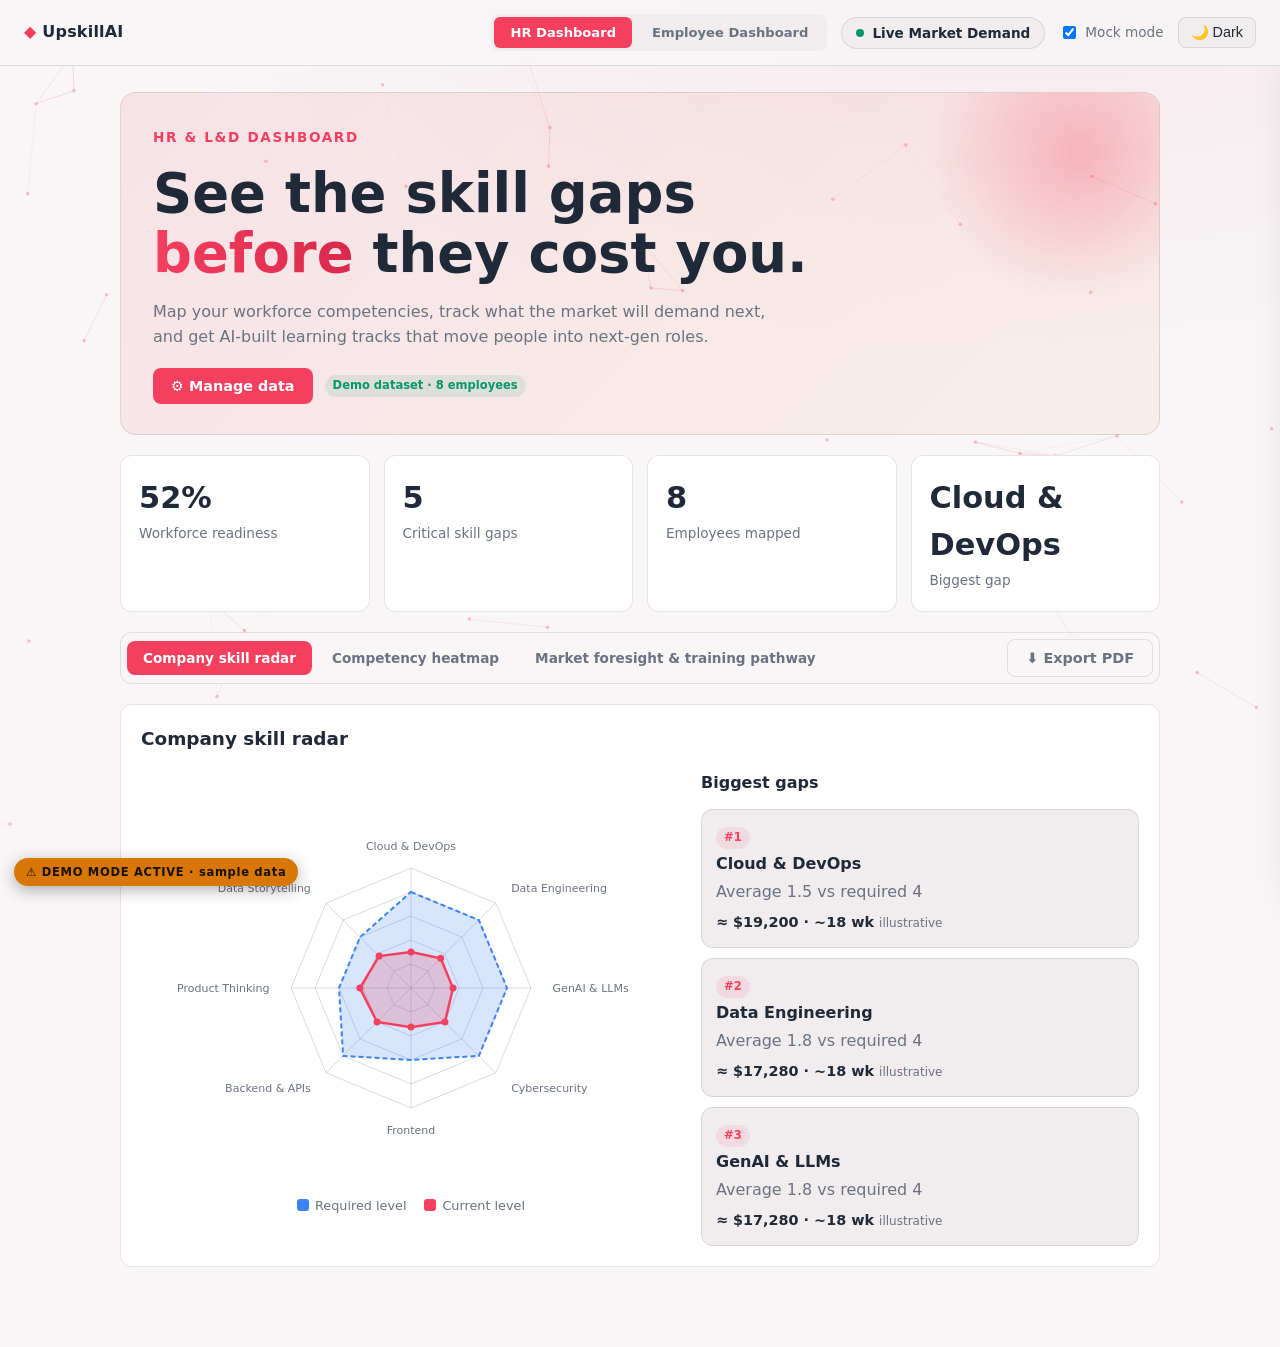
==== upskill/dashboard.html @ 53f98778 "v8" ====
<!DOCTYPE html>
<html lang="en">
<head>
  <meta charset="UTF-8">
  <meta name="viewport" content="width=device-width, initial-scale=1">
  <title>Dashboard · UpskillAI</title>
  <link rel="stylesheet" href="css/styles.css">
</head>
<body>
  <script>try{if(localStorage.getItem("upskill_theme")==="dark")document.body.classList.add("dark");if(sessionStorage.getItem("upskill_mock")!=="0")document.body.classList.add("mock")}catch(e){document.body.classList.add("mock")}</script>
  <canvas id="fx" aria-hidden="true"></canvas>

  <!-- Print-only title block (filled by main.js right before printing) -->
  <div class="print-head" id="printHead"></div>

  <div id="demoBadge" role="status">⚠ DEMO MODE ACTIVE · sample data</div>
  <header class="nav">
    <a class="brand" id="brandHome" href="index.html" title="Back to the start page"><span class="logo">◆</span> UpskillAI</a>
    <div class="nav-right">
      <div class="tabs" role="tablist">
        <button class="tab active" data-tab="hr" role="tab" aria-selected="true">HR Dashboard</button>
        <button class="tab" data-tab="emp" role="tab" aria-selected="false">Employee Dashboard</button>
      </div>
      <button class="demand-btn" id="trendsBtn" aria-expanded="false" aria-controls="sidebar"><span class="pulse-dot"></span> Live Market Demand</button>
      <label class="nav-toggle"><input type="checkbox" id="mockToggle" checked> Mock mode</label>
      <button class="theme-btn" id="themeToggle" title="Toggle dark mode">🌙 Dark</button>
    </div>
  </header>

  <!-- ========= SLIDE-IN DRAWER: Live Market Demand ========= -->
  <aside class="sidebar" id="sidebar" aria-label="Live Market Demand">
    <div class="sidebar-toggle-row">
      <h3><span class="pulse-dot"></span> Live Market Demand</h3>
      <button class="btn btn-ghost btn-sm" id="trendsClose" aria-label="Close">✕</button>
    </div>
    <p class="muted drawer-sub">Pick a category to see which skills employers are hiring for right now.</p>
    <p class="gap-note" id="gapNote"></p>
    <div id="trendCats" class="chips" role="group" aria-label="Skill category"></div>
    <div id="marketTrends" class="trends-list">
      <div class="trend-skeleton"><div class="skel-line"></div><div class="skel-line short"></div></div>
      <div class="trend-skeleton"><div class="skel-line"></div><div class="skel-line short"></div></div>
      <div class="trend-skeleton"><div class="skel-line"></div><div class="skel-line short"></div></div>
    </div>
    <button class="btn btn-sm refresh-btn" id="refreshTrends">↻ Refresh</button>
  </aside>
  <div class="scrim" id="scrim"></div>

  <!-- ========= HR DASHBOARD ========= -->
  <main id="hrDash" class="dash active">
    <section class="hero">
      <p class="eyebrow">HR &amp; L&amp;D Dashboard</p>
      <h1>See the skill gaps <em>before</em> they cost you.</h1>
      <p class="muted">Map your workforce competencies, track what the market will demand next, and get AI-built learning tracks that move people into next-gen roles.</p>
      <div class="hero-actions">
        <button class="btn" id="manageBtn">⚙ Manage data</button>
        <span class="tag" id="dataTag"></span>
      </div>
    </section>

    <section class="stats" id="stats" aria-label="Key metrics"></section>

    <!-- Sub-navigation: one section at a time keeps this page short as it grows. The URL hash remembers the section. -->
    <nav class="subnav" aria-label="HR dashboard sections">
      <div class="subtabs" role="tablist">
        <button class="subtab active" type="button" role="tab" aria-selected="true" aria-controls="pane-radar" data-sub="radar">Company skill radar</button>
        <button class="subtab" type="button" role="tab" aria-selected="false" aria-controls="pane-heatmap" data-sub="heatmap">Competency heatmap</button>
        <button class="subtab" type="button" role="tab" aria-selected="false" aria-controls="pane-foresight" data-sub="foresight">Market foresight &amp; training pathway</button>
      </div>
      <button class="btn btn-ghost btn-sm" id="exportBtn" title="Prints all three sections, with the full heatmap, to PDF">⬇ Export PDF</button>
    </nav>

    <section class="card hr-pane active" id="pane-radar" data-pane="radar">
      <div class="card-head"><h2>Company skill radar</h2></div>
      <div class="radar-split"><div id="companyRadar" class="radar-wrap"></div><div id="radarCallout"></div></div>
    </section>

    <section class="card hr-pane" id="pane-heatmap" data-pane="heatmap">
      <div class="card-head">
        <h2>Competency heatmap</h2>
        <div class="row head-actions">
          <span class="muted" id="heatCount">Click an employee for their AI pathway</span>
          <button class="btn btn-ghost btn-sm" id="heatMaxBtn" type="button" title="Show every employee at once">⤢ Maximize</button>
        </div>
      </div>
      <div class="scroll heat-scroll"><table id="heatmap"></table></div>
      <div class="gaps-head">
        <h3>Skill gaps <span class="muted">· click a bar to see why</span></h3>
        <span class="tag warn">ILLUSTRATIVE cost &amp; time</span>
      </div>
      <div id="gapBars" class="bars"></div>
      <p class="muted fine" id="estNote"></p>
    </section>

    <section class="card hr-pane" id="pane-foresight" data-pane="foresight">
      <div class="card-head">
        <h2>Market foresight &amp; training pathway</h2>
        <button class="btn" id="analyzeBtn">Analyze with AI</button>
      </div>
      <div id="insights" class="empty">Run the analysis to forecast emerging tech demand and a company-wide training pathway.</div>
    </section>
  </main>

  <!-- ========= EMPLOYEE DASHBOARD ========= -->
  <main id="empDash" class="dash">
    <section class="hero">
      <p class="eyebrow">Employee Dashboard</p>
      <h1>Your <em>upskill</em> journey starts here.</h1>
      <p class="muted">Log in, see your current skill profile, and let AI chart your personalized 4-week roadmap to the role you want.</p>
    </section>

    <!-- Employee login card -->
    <section class="card" id="empLoginCard">
      <div class="card-head"><h2>Select your profile</h2></div>
      <div class="emp-login-form">
        <label for="empLoginSelect">I am:</label>
        <select id="empLoginSelect" class="login-select"></select>
        <button class="btn" id="empLoginBtn">Log In</button>
      </div>
    </section>

    <!-- After login: employee view -->
    <section class="card" id="empProfile" style="display:none">
      <div class="card-head">
        <h2>My Skill Profile</h2>
        <div class="row">
          <button class="btn btn-ghost" id="empExportBtn" title="Save your profile and roadmap as a PDF">⬇ Export PDF</button>
          <button class="btn btn-ghost" id="empLogoutBtn">Switch User</button>
        </div>
      </div>
      <div class="emp-profile-content">
        <div class="emp-info">
          <div class="avatar" id="empAvatar">A</div>
          <div>
            <h3 id="empName">—</h3>
            <span class="muted" id="empRole">—</span>
          </div>
        </div>
        <div id="empSkillBars" class="emp-skill-bars"></div>
        <div id="empRadar" class="radar-wrap"></div>
      </div>
    </section>

    <section class="card" id="empRoadmapCard" style="display:none">
      <div class="card-head">
        <h2>Generate My Upskill Path</h2>
        <div class="row">
          <select id="empRoadmapRole" aria-label="Target role"></select>
          <button class="btn" id="empRoadmapBtn">🚀 Generate My Upskill Path</button>
        </div>
      </div>
      <div id="empRoadmap" class="empty">Select a target role and click the button above to get your personalized 4-week AI roadmap.</div>
    </section>
  </main>

  <!-- ========= MAXIMIZED HEATMAP: every employee at once ========= -->
  <div class="modal" id="heatModal" role="dialog" aria-modal="true" aria-labelledby="heatTitle">
    <div class="modal-box wide-box">
      <div class="card-head">
        <div><h2 id="heatTitle">Competency heatmap</h2><span class="muted" id="heatMaxCount"></span></div>
        <button class="btn btn-ghost btn-sm" id="heatClose" aria-label="Close">✕</button>
      </div>
      <div class="scroll"><table id="heatmapMax"></table></div>
    </div>
  </div>

  <!-- ========= WHY THIS GAP? drill-down ========= -->
  <div class="modal" id="gapModal" role="dialog" aria-modal="true" aria-labelledby="gapTitle">
    <div class="modal-box gap-box">
      <div class="card-head">
        <div><p class="eyebrow">Why this gap?</p><h2 id="gapTitle">—</h2></div>
        <button class="btn btn-ghost btn-sm" id="gapClose" aria-label="Close">✕</button>
      </div>
      <div id="gapBody"></div>
    </div>
  </div>

  <!-- ========= SCREEN 3: EMPLOYEE PATHWAY MODAL (keep last: it opens on top of the other modals) ========= -->
  <div class="modal" id="empModal" role="dialog" aria-modal="true" aria-labelledby="modalName">
    <div class="modal-box">
      <div class="card-head">
        <div><h2 id="modalName">—</h2><span class="muted" id="modalRole">—</span></div>
        <button class="btn btn-ghost btn-sm" id="modalClose" aria-label="Close">✕</button>
      </div>
      <div id="modalRadar" class="radar-wrap"></div>
      <div id="modalMentors" class="mentor-box"></div>
      <div class="row" style="margin:12px 0">
        <select id="modalTargetRole" aria-label="Target role"></select>
        <button class="btn" id="modalGenBtn">🚀 Generate 4-week roadmap</button>
      </div>
      <div id="modalRoadmap" class="empty">Pick a target role to generate this employee's roadmap.</div>
    </div>
  </div>

  <div id="toasts" aria-live="polite"></div>

  <script src="config.js"></script>
  <script type="module" src="js/main.js"></script>
</body>
</html>
---- upskill/css/styles.css ----
/* UpskillAI — Light mode (default) + Dark mode toggle. All colors as CSS vars. */

/* ========= LIGHT MODE (DEFAULT) ========= */
:root{
  --bg:#F8F6F7; --surface:#FFFFFF; --elevated:#F1EDEF;
  --brand:#F43F5E; --brand-hover:#E11D48; --accent2:#BE123C;
  --success:#059669; --warning:#D97706; --danger:#DC2626;
  --text:#1F2937; --muted:#6B7280;
  --border:1px solid rgba(0,0,0,.1);
  --glass-bg:rgba(255,255,255,.85);
  --nav-bg:rgba(248,246,247,.85);
  --sidebar-bg:rgba(255,255,255,.95);
  --heat-color:244,63,94;
  --tag-brand-bg:rgba(244,63,94,.1);
  --tag-ok-bg:rgba(5,150,105,.1);
  --tag-warn-bg:rgba(217,119,6,.1);
  --trend-hot-bg:rgba(244,63,94,.1);
  --trend-rising-bg:rgba(217,119,6,.1);
  --trend-emerging-bg:rgba(5,150,105,.1);
  --spin-border:rgba(0,0,0,.2);
  --spin-top:#1F2937;
  --skel-from:rgba(0,0,0,.04);
  --skel-mid:rgba(0,0,0,.08);
  --r-card:12px; --r-btn:8px; --t:all .2s ease;
  --info:#3B82F6;
  --glow:rgba(244,63,94,.09); --spot:rgba(244,63,94,.10); --dot:rgba(0,0,0,.13);
  --aurora-1:rgba(244,63,94,.30); --aurora-2:rgba(251,146,60,.26); --aurora-3:rgba(99,102,241,.20);
  --hero-a:rgba(244,63,94,.10); --hero-b:rgba(251,146,60,.07);
  color-scheme:light;
  --font:'Inter',system-ui,sans-serif;
  --sidebar-w:540px; /* Live Market Demand drawer (was 260px) */
}

/* ========= DARK MODE ========= */
body.dark{
  color-scheme:dark;
  --glow:rgba(244,63,94,.16); --spot:rgba(244,63,94,.18); --dot:rgba(255,255,255,.10);
  --aurora-1:rgba(244,63,94,.38); --aurora-2:rgba(251,146,60,.20); --aurora-3:rgba(99,102,241,.30);
  --hero-a:rgba(244,63,94,.16); --hero-b:rgba(99,102,241,.10);
  --bg:#130A10; --surface:#1E1119; --elevated:#2E1A26;
  --brand:#F43F5E; --brand-hover:#E11D48; --accent2:#FDA4AF;
  --success:#10B981; --warning:#F59E0B; --danger:#EF4444;
  --text:#F9FAFB; --muted:#9CA3AF;
  --border:1px solid rgba(255,255,255,.08);
  --glass-bg:rgba(19,10,16,.7);
  --nav-bg:rgba(19,10,16,.7);
  --sidebar-bg:rgba(30,17,25,.92);
  --heat-color:244,63,94;
  --tag-brand-bg:rgba(244,63,94,.18);
  --tag-ok-bg:rgba(16,185,129,.18);
  --tag-warn-bg:rgba(245,158,11,.18);
  --trend-hot-bg:rgba(244,63,94,.2);
  --trend-rising-bg:rgba(245,158,11,.2);
  --trend-emerging-bg:rgba(16,185,129,.2);
  --spin-border:rgba(255,255,255,.4);
  --spin-top:#fff;
  --skel-from:rgba(255,255,255,.05);
  --skel-mid:rgba(255,255,255,.1);
}

*{box-sizing:border-box}
body{margin:0;background-color:var(--bg);color:var(--text);font-family:var(--font);line-height:1.55;transition:background .3s ease,color .3s ease}
body{background:radial-gradient(900px 500px at 80% -10%,var(--glow),transparent),var(--bg)}

/* Layout */
main.dash{max-width:1080px;margin:0 auto;padding:0 20px 80px;position:relative;z-index:1;display:none;flex-direction:column;gap:20px}
main.dash.active{display:flex}

/* ========= NAVBAR ========= */
.nav{position:sticky;top:0;z-index:5;display:flex;justify-content:space-between;align-items:center;padding:14px 24px;background:var(--nav-bg);backdrop-filter:blur(12px);border-bottom:var(--border)}
.brand{font-weight:700;letter-spacing:.2px}.logo{color:var(--brand)}
.nav-right{display:flex;align-items:center;gap:14px}
.nav-toggle{font-size:.85rem;color:var(--muted);display:flex;gap:6px;align-items:center;cursor:pointer}

/* ========= THEME TOGGLE BUTTON ========= */
.theme-btn{background:var(--elevated);border:var(--border);border-radius:var(--r-btn);padding:7px 12px;font-size:.9rem;cursor:pointer;transition:var(--t);color:var(--text);display:flex;align-items:center;gap:5px;line-height:1}
.theme-btn:hover{background:var(--brand);color:#fff}

/* ========= TABS ========= */
.tabs{display:flex;gap:4px;background:var(--elevated);border-radius:var(--r-btn);padding:3px}
.tab{background:none;border:0;color:var(--muted);font:600 .82rem var(--font);padding:8px 16px;border-radius:6px;cursor:pointer;transition:var(--t);white-space:nowrap}
.tab.active{background:var(--brand);color:#fff}
.tab:hover:not(.active){color:var(--text);background:rgba(128,128,128,.1)}

/* ========= SIDEBAR ========= */
.sidebar{position:fixed;top:62px;right:0;width:var(--sidebar-w);max-width:100vw;height:calc(100vh - 62px);display:flex;flex-direction:column;padding:26px 24px;background:var(--sidebar-bg);backdrop-filter:blur(14px);border-left:var(--border);overflow-y:auto;z-index:8;transform:translateX(105%);transition:transform .35s cubic-bezier(.2,.8,.2,1);box-shadow:-12px 0 40px rgba(0,0,0,.15)}
.sidebar.open{transform:none}
.scrim{position:fixed;inset:62px 0 0 0;background:rgba(0,0,0,.35);opacity:0;pointer-events:none;transition:opacity .3s;z-index:7}
.scrim.show{opacity:1;pointer-events:auto}
.demand-btn{display:flex;align-items:center;gap:8px;background:var(--elevated);color:var(--text);border:var(--border);border-radius:99px;padding:7px 14px;font:600 .85rem var(--font);cursor:pointer;transition:var(--t)}
.demand-btn:hover,.demand-btn[aria-expanded=true]{background:var(--brand);color:#fff;transform:translateY(-1px)}
.sidebar.collapsed .sidebar-content{display:none}
.sidebar h3{font-size:1.1rem;margin:0 0 6px;display:flex;align-items:center;gap:8px}
.sidebar-toggle-row{display:flex;align-items:center;justify-content:space-between;margin-bottom:12px}
.sidebar-toggle-row h3{margin:0}

/* Toggle switch */
.toggle-switch{position:relative;width:40px;height:22px;flex-shrink:0}
.toggle-switch input{opacity:0;width:0;height:0}
.toggle-slider{position:absolute;cursor:pointer;top:0;left:0;right:0;bottom:0;background:var(--elevated);border:var(--border);border-radius:22px;transition:var(--t)}
.toggle-slider::before{content:'';position:absolute;height:16px;width:16px;left:3px;bottom:2px;background:var(--muted);border-radius:50%;transition:var(--t)}
.toggle-switch input:checked+.toggle-slider{background:var(--brand)}
.toggle-switch input:checked+.toggle-slider::before{transform:translateX(18px);background:#fff}

.sidebar-content{}
.sidebar-off-msg{color:var(--muted);font-size:.82rem;text-align:center;padding:16px 0;font-style:italic}

.pulse-dot{width:8px;height:8px;border-radius:50%;background:var(--success);animation:pulse-glow 2s ease-in-out infinite}
@keyframes pulse-glow{0%,100%{box-shadow:0 0 4px var(--success)}50%{box-shadow:0 0 12px var(--success),0 0 20px rgba(16,185,129,.4)}}

.trends-list{display:flex;flex-direction:column;gap:14px}
.trend-card{background:var(--elevated);border:var(--border);border-radius:var(--r-card);padding:20px;animation:rise .5s ease both}
.trend-card h4{margin:0;font-size:1.05rem;color:var(--text)}
.trend-top{display:flex;justify-content:space-between;align-items:flex-start;gap:12px;margin-bottom:6px}
.trend-card p{margin:8px 0 0;font-size:.9rem;color:var(--muted);line-height:1.5}
.trend-card .trend-demand{display:inline-block;flex-shrink:0;font-size:.72rem;font-weight:600;padding:3px 10px;border-radius:99px}
.trend-card .trend-demand.hot{background:var(--trend-hot-bg);color:var(--brand)}
.trend-card .trend-demand.rising{background:var(--trend-rising-bg);color:var(--warning)}
.trend-card .trend-demand.emerging{background:var(--trend-emerging-bg);color:var(--success)}

/* skeleton loading */
.trend-skeleton{background:var(--elevated);border-radius:var(--r-card);padding:22px}
.skel-line{height:14px;border-radius:4px;background:linear-gradient(90deg,var(--skel-from) 25%,var(--skel-mid) 50%,var(--skel-from) 75%);background-size:200% 100%;animation:shimmer 1.5s infinite;margin-bottom:8px}
.skel-line.short{width:60%}
@keyframes shimmer{0%{background-position:200% 0}100%{background-position:-200% 0}}

.btn-sm{font-size:.78rem;padding:6px 12px}

/* ========= HERO ========= */
.hero{position:relative;overflow:hidden;margin-top:26px;padding:34px 32px 30px;border:var(--border);border-radius:16px;background:linear-gradient(135deg,var(--hero-a),var(--hero-b))}
.hero::before{content:'';position:absolute;right:-70px;top:-90px;width:300px;height:300px;border-radius:50%;background:radial-gradient(circle,var(--aurora-1),transparent 70%);animation:drift 14s ease-in-out infinite alternate;pointer-events:none}
.hero>*{position:relative}
.hero .muted{max-width:640px;margin:0}
.hero-actions{display:flex;flex-wrap:wrap;align-items:center;gap:12px;margin-top:18px}
.eyebrow{color:var(--brand);font-weight:600;font-size:.85rem;text-transform:uppercase;letter-spacing:.12em;margin:0}
body.dark .eyebrow{color:var(--accent2)}
h1{font-size:clamp(2rem,5vw,3.4rem);line-height:1.1;margin:.3em 0;text-wrap:balance}
h1 em{font-style:normal;background:linear-gradient(90deg,var(--brand),var(--accent2));-webkit-background-clip:text;background-clip:text;color:transparent}
h2{font-size:1.15rem;margin:0}h3{margin:.2em 0;font-size:1rem}
.muted{color:var(--muted)}

/* ========= STATS ========= */
.stats{display:flex;flex-wrap:wrap;gap:14px}
.stat{flex:1 1 200px;background:var(--surface);border:var(--border);border-radius:var(--r-card);padding:18px}
.stat b{display:block;font-size:1.9rem}.stat span{color:var(--muted);font-size:.85rem}

/* ========= CARDS ========= */
.card{background:var(--surface);border:var(--border);border-radius:var(--r-card);padding:20px;backdrop-filter:blur(12px)}
.card-head{display:flex;flex-wrap:wrap;gap:12px;justify-content:space-between;align-items:center;margin-bottom:14px}
.row{display:flex;flex-wrap:wrap;gap:8px}
.btn{background:var(--brand);color:#fff;border:0;border-radius:var(--r-btn);padding:10px 18px;font:600 .9rem var(--font);cursor:pointer;transition:var(--t)}
.btn:hover{background:var(--brand-hover)}.btn:disabled{opacity:.6;cursor:wait}
.btn-ghost{background:transparent;border:var(--border);color:var(--muted)}.btn-ghost:hover{background:rgba(128,128,128,.1);color:var(--text)}
select{background:var(--elevated);color:var(--text);border:var(--border);border-radius:var(--r-btn);padding:9px 12px;font:inherit}
:focus-visible{outline:2px solid var(--brand);outline-offset:2px}
.sr{position:absolute;left:-9999px}
.scroll{overflow-x:auto}

/* ========= HEATMAP ========= */
table{border-collapse:separate;border-spacing:3px;width:100%;font-size:.85rem}
th{color:var(--muted);font-weight:500;text-align:center;padding:4px;white-space:nowrap}
th:first-child,td:first-child{text-align:left;white-space:nowrap}
td.cell{text-align:center;border-radius:6px;padding:8px 4px;font-weight:600;min-width:52px}

/* ========= GAP BARS (each bar is a button: click = "Why this gap?") ========= */
.bars{display:flex;flex-direction:column;gap:6px;margin-top:8px}
.bar{display:flex;flex-wrap:wrap;gap:6px 10px;align-items:center;width:100%;font:inherit;font-size:.85rem;color:var(--text);text-align:left;background:transparent;border:1px solid transparent;border-radius:var(--r-btn);padding:7px 8px;cursor:pointer;transition:var(--t)}
.bar:hover{background:var(--elevated);border-color:rgba(128,128,128,.25)}
.bar-name{flex:0 0 150px}.bar-val{flex:0 0 64px}.bar-est{flex:0 0 150px;text-align:right;font-weight:600;font-size:.8rem}
.bar .track{flex:1 1 120px;display:block}.bar .fill,.gap-emps .fill{display:block}
.track{height:8px;background:var(--elevated);border-radius:99px;overflow:hidden}
.fill{height:100%;border-radius:99px;transition:width .8s ease}

/* ========= GRID TILES ========= */
.grid{display:flex;flex-wrap:wrap;gap:12px;margin-top:12px}
.grid>*{flex:1 1 260px}
.tile{background:var(--elevated);border:var(--border);border-radius:var(--r-card);padding:14px;animation:rise .5s ease both}
.tag{display:inline-block;font-size:.72rem;font-weight:600;padding:2px 8px;border-radius:99px;background:var(--tag-brand-bg);color:var(--brand)}
body.dark .tag{color:var(--accent2)}
.tag.ok{background:var(--tag-ok-bg);color:var(--success)}.tag.warn{background:var(--tag-warn-bg);color:var(--warning)}
ol.steps{padding-left:18px;margin:8px 0 0}.steps li{margin:4px 0;color:var(--muted)}
.empty{color:var(--muted);border:1px dashed rgba(128,128,128,.25);border-radius:var(--r-card);padding:22px;text-align:center}

/* ========= SPINNER & TOASTS ========= */
.spin{display:inline-block;width:14px;height:14px;border:2px solid var(--spin-border);border-top-color:var(--spin-top);border-radius:50%;animation:sp .7s linear infinite;vertical-align:-2px;margin-right:8px}
#toasts{position:fixed;right:16px;bottom:16px;display:flex;flex-direction:column;align-items:flex-end;gap:8px;z-index:20}
.toast{background:var(--surface);border:var(--border);border-left:4px solid var(--success);border-radius:var(--r-btn);padding:12px 16px;max-width:340px;animation:rise .3s ease;box-shadow:0 4px 12px rgba(0,0,0,.1)}
body.dark .toast{background:var(--elevated);box-shadow:none}
.toast.err{border-left-color:var(--danger)}

/* ========= EMPLOYEE DASHBOARD ========= */
.emp-login-form{display:flex;flex-wrap:wrap;align-items:center;gap:12px;padding:8px 0}
.emp-login-form label{font-weight:600;font-size:.95rem}
.login-select{min-width:240px;font-size:.95rem}
.emp-profile-content{display:flex;flex-direction:column;gap:16px}
.emp-info{display:flex;align-items:center;gap:16px;padding:4px 0}
.avatar{width:56px;height:56px;border-radius:50%;background:linear-gradient(135deg,var(--brand),var(--accent2));display:flex;align-items:center;justify-content:center;font-size:1.4rem;font-weight:700;flex-shrink:0;color:#fff}
.emp-skill-bars{display:flex;flex-direction:column;gap:8px}
.emp-skill-bar{display:flex;gap:10px;align-items:center;font-size:.85rem}
.emp-skill-bar>span:first-child{flex:0 0 140px}.emp-skill-bar>span:last-child{flex:0 0 40px}.emp-skill-bar .track{flex:1}
.emp-skill-bar .track{height:10px;background:var(--elevated);border-radius:99px;overflow:hidden}
.emp-skill-bar .fill{height:100%;border-radius:99px;transition:width .8s ease}

/* ========= ROADMAP WEEK CARDS ========= */
.roadmap-grid{display:flex;flex-wrap:wrap;gap:14px;margin-top:12px}
.roadmap-grid>*{flex:1 1 240px}
.week-card{background:var(--elevated);border:var(--border);border-radius:var(--r-card);padding:18px;position:relative;overflow:hidden;animation:rise .5s ease both}
.week-card::before{content:'';position:absolute;top:0;left:0;width:4px;height:100%;background:var(--brand);border-radius:4px 0 0 4px}
.week-card .week-num{font-size:.7rem;font-weight:700;text-transform:uppercase;letter-spacing:.12em;color:var(--brand);margin-bottom:6px}
.week-card h4{margin:0 0 6px;font-size:1rem;color:var(--text)}
.week-card .action-item{color:var(--muted);font-size:.85rem;line-height:1.5;margin:0}
.week-card:nth-child(1){animation-delay:.05s}.week-card:nth-child(2){animation-delay:.15s}.week-card:nth-child(3){animation-delay:.25s}.week-card:nth-child(4){animation-delay:.35s}

/* ========= ANIMATIONS ========= */
@keyframes rise{from{opacity:0;transform:translateY(10px)}to{opacity:1;transform:none}}
@keyframes sp{to{transform:rotate(360deg)}}

/* ========= RESPONSIVE ========= */
@media(max-width:900px){
}
@media(max-width:600px){
  .bar-name{flex-basis:100px}.bar-val{flex-basis:54px}.bar-est{flex:1 1 100%;text-align:left}
  .emp-skill-bar>span:first-child{flex-basis:100px}.emp-skill-bar>span:last-child{flex-basis:34px}
  .tabs{flex-wrap:nowrap;overflow-x:auto}
  .nav{flex-wrap:wrap;gap:10px}
  .nav-right{width:100%;justify-content:space-between}
}

/* ========= FX: particles, reveal, motion ========= */
#fx{position:fixed;inset:0;width:100%;height:100%;z-index:0;pointer-events:none}
.nav{z-index:9}
.dash.active{animation:rise .5s ease both}
.reveal{opacity:0;transform:translateY(18px);transition:opacity .7s ease,transform .7s cubic-bezier(.2,.8,.2,1)}
.reveal.in{opacity:1;transform:none}
.card,.stat,.tile,.week-card,.trend-card{transition:transform .25s ease,box-shadow .25s ease,border-color .25s ease}
.card:hover,.stat:hover,.tile:hover,.week-card:hover{transform:translateY(-3px);box-shadow:0 12px 32px rgba(244,63,94,.14);border-color:rgba(244,63,94,.35)}
.fill{transform-origin:left;animation:grow 1s cubic-bezier(.2,.8,.2,1) both}
@keyframes grow{from{transform:scaleX(0)}}
td.cell{animation:rise .6s ease both;transition:transform .2s}td.cell:hover{transform:scale(1.15)}
h1 em{background-size:200% auto;animation:flow 6s linear infinite}
@keyframes flow{to{background-position:200% center}}
.btn:hover{transform:translateY(-1px);box-shadow:0 6px 18px rgba(244,63,94,.35)}.btn:active{transform:none}
@media(prefers-reduced-motion:reduce){*{animation:none!important;transition:none!important}.reveal{opacity:1;transform:none}}

/* ========= LANDING (screen 1): follows the light/dark theme ========= */
#landing{display:none;position:fixed;inset:0;z-index:20;overflow-y:auto;overflow-x:hidden;padding:28px 24px;background:radial-gradient(900px 520px at var(--mx,50%) var(--my,35%),var(--spot),transparent 70%)}
body.landing #landing{display:flex}
body.landing .nav,body.landing main.dash,body.landing .sidebar,body.landing .scrim{display:none}
#landing::before{content:'';position:fixed;inset:0;pointer-events:none;background-image:radial-gradient(var(--dot) 1px,transparent 1.5px);background-size:26px 26px;-webkit-mask-image:radial-gradient(ellipse 75% 65% at 50% 45%,#000 15%,transparent 80%);mask-image:radial-gradient(ellipse 75% 65% at 50% 45%,#000 15%,transparent 80%)}
.aurora{position:fixed;inset:0;overflow:hidden;pointer-events:none}
.aurora i{position:absolute;border-radius:50%;filter:blur(70px);animation:drift 18s ease-in-out infinite alternate}
.aurora i:nth-child(1){width:520px;height:520px;left:-8%;top:-14%;background:var(--aurora-1)}
.aurora i:nth-child(2){width:460px;height:460px;right:-6%;top:6%;background:var(--aurora-2);animation-duration:22s;animation-delay:-6s}
.aurora i:nth-child(3){width:430px;height:430px;left:32%;bottom:-20%;background:var(--aurora-3);animation-duration:26s;animation-delay:-12s}
@keyframes drift{from{transform:translate3d(0,0,0) scale(1)}to{transform:translate3d(60px,40px,0) scale(1.15)}}
.landing-theme{position:fixed;top:18px;right:20px;z-index:3}
.landing-inner{position:relative;z-index:1;display:flex;flex-wrap:wrap;align-items:center;justify-content:center;gap:56px;width:100%;max-width:1180px;margin:auto}
.landing-copy{flex:1 1 460px;display:flex;flex-direction:column;align-items:flex-start;text-align:left}
.landing-copy>*{animation:rise .8s cubic-bezier(.2,.8,.2,1) both}
.landing-copy>:nth-child(2){animation-delay:.08s}.landing-copy>:nth-child(3){animation-delay:.16s}.landing-copy>:nth-child(4){animation-delay:.24s}.landing-copy>:nth-child(5){animation-delay:.32s}.landing-copy>:nth-child(6){animation-delay:.4s}
.landing-copy h1{font-size:clamp(2.3rem,5.2vw,4.1rem);margin:.3em 0 .3em}
.lead{font-size:1.08rem;max-width:560px;margin:0}
.chip-eyebrow{display:inline-flex;align-items:center;gap:8px;padding:6px 14px;border-radius:99px;background:var(--tag-brand-bg);border:var(--border);font-size:.74rem}
.cta-row{display:flex;flex-wrap:wrap;gap:12px;margin-top:26px}
.btn-glow{position:relative;overflow:hidden;padding:15px 34px;font-size:1.05rem;border-radius:99px;animation:glow 2.2s ease-in-out infinite}
.btn-glow::after{content:'';position:absolute;top:0;left:-60%;width:40%;height:100%;background:linear-gradient(100deg,transparent,rgba(255,255,255,.45),transparent);transform:skewX(-20deg);animation:shine 3.6s ease-in-out infinite}
@keyframes shine{0%,55%{left:-60%}100%{left:140%}}
@keyframes glow{0%,100%{box-shadow:0 0 18px rgba(244,63,94,.40)}50%{box-shadow:0 0 38px rgba(244,63,94,.75)}}
.btn-outline{background:var(--glass-bg);color:var(--text);border:var(--border);padding:15px 26px;font-size:1rem;border-radius:99px;backdrop-filter:blur(8px)}
.btn-outline:hover{background:var(--elevated)}
.pills{display:flex;flex-wrap:wrap;gap:10px;margin-top:26px}
.pills span{border:var(--border);background:var(--glass-bg);color:var(--muted);padding:6px 14px;border-radius:99px;font-size:.85rem;backdrop-filter:blur(8px)}
.land-stats{display:flex;flex-wrap:wrap;gap:34px;margin-top:30px;padding-top:22px;border-top:var(--border);width:100%;max-width:560px}
.land-stats div{display:flex;flex-direction:column}
.land-stats b{font-size:1.8rem;line-height:1.1}.land-stats span{color:var(--muted);font-size:.8rem}
.landing-visual{position:relative;flex:1 1 380px;max-width:520px;perspective:1100px;animation:rise 1s .2s cubic-bezier(.2,.8,.2,1) both}
.glass-card{background:var(--glass-bg);border:var(--border);border-radius:20px;padding:16px 18px 8px;backdrop-filter:blur(16px);box-shadow:0 30px 80px -24px rgba(244,63,94,.40);transform:rotateX(var(--rx,0deg)) rotateY(var(--ry,0deg));transition:transform .18s ease-out}
.gc-head{display:flex;align-items:center;gap:6px;margin-bottom:4px;font-size:.78rem;color:var(--muted)}
.gc-head i{width:9px;height:9px;border-radius:50%}.gc-head i:nth-child(1){background:var(--danger)}.gc-head i:nth-child(2){background:var(--warning)}.gc-head i:nth-child(3){background:var(--success)}
.gc-head span{margin-left:8px}
.float-chip{position:absolute;display:flex;flex-direction:column;gap:1px;background:var(--surface);border:var(--border);border-radius:14px;padding:10px 14px;font-size:.78rem;box-shadow:0 14px 34px rgba(0,0,0,.16);animation:bob 6s ease-in-out infinite}
.float-chip b{font-size:.86rem}.float-chip small{color:var(--muted);font-size:.72rem}
.float-chip.f1{right:9%;top:-26px}.float-chip.f2{right:-18px;top:46%;animation-delay:-2s}.float-chip.f3{left:-26px;bottom:-30px;animation-delay:-4s}
@keyframes bob{50%{transform:translateY(-10px)}}
@media(max-width:900px){.landing-copy{align-items:center;text-align:center}.land-stats,.pills,.cta-row{justify-content:center}.landing-inner{gap:36px}.float-chip.f1{right:4%}.float-chip.f2{right:-6px}.float-chip.f3{left:-6px}}
@media(max-width:600px){#landing{padding-top:64px}.float-chip.f3{display:none}.landing-theme{top:12px;right:12px}.land-stats{gap:18px 26px}.land-stats b{font-size:1.45rem}.chip-eyebrow{font-size:.68rem;letter-spacing:.08em}}
.brand{cursor:pointer}
/* ========= RADAR ========= */
.radar-split{display:flex;flex-wrap:wrap;gap:20px;align-items:center}
.radar-split>#companyRadar{flex:1.3 1 300px}
#radarCallout{flex:1 1 240px;display:flex;flex-direction:column;gap:10px}
.radar-wrap{max-width:540px;margin:0 auto;width:100%}
.radar{width:100%;height:auto}
.r-ring{fill:none;stroke:var(--muted);stroke-opacity:.25;stroke-width:1}
.r-target{fill:rgba(59,130,246,.2);stroke:var(--info);stroke-width:2;stroke-dasharray:5 3}
.r-actual{fill:rgba(244,63,94,.22);stroke:var(--brand);stroke-width:2.5}
.r-dot{fill:var(--brand)}
.r-label{fill:var(--muted);font-size:11px;font-family:var(--font)}
.r-target,.r-actual{transform-origin:220px 190px;animation:pop .9s cubic-bezier(.2,.8,.2,1) both}.r-actual{animation-delay:.2s}
@keyframes pop{from{transform:scale(0);opacity:0}}
.r-legend{display:flex;gap:18px;justify-content:center;font-size:.8rem;color:var(--muted)}
.sw{display:inline-block;width:12px;height:12px;border-radius:3px;margin-right:6px;vertical-align:-1px}.sw-t{background:var(--info)}.sw-a{background:var(--brand)}
tr.clickable{cursor:pointer}tr.clickable:hover td{filter:brightness(1.08)}
/* ========= MODAL (screen 3) ========= */
.modal{position:fixed;inset:0;z-index:30;display:none;align-items:center;justify-content:center;padding:16px;background:rgba(0,0,0,.55);backdrop-filter:blur(4px)}
.modal.open{display:flex}
.modal-box{background:var(--surface);border:var(--border);border-radius:var(--r-card);padding:22px;width:min(760px,100%);max-height:92vh;overflow-y:auto;animation:rise .35s ease both}
/* ========= DEMO BADGE ========= */
#demoBadge{display:none;position:fixed;left:14px;bottom:14px;z-index:40;background:var(--warning);color:#1a1200;font:700 .72rem var(--font);letter-spacing:.06em;padding:7px 12px;border-radius:99px;box-shadow:0 4px 16px rgba(0,0,0,.3)}
#demoBadge.show{display:block}
/* ========= PRINT (Export PDF = window.print) ========= */
@media print{
  *{-webkit-print-color-adjust:exact;print-color-adjust:exact;animation:none!important;transition:none!important}
  .nav,#fx,.sidebar,.scrim,#landing,.modal,#toasts,.btn,.demand-btn,.theme-btn{display:none!important}
  body,body.dark{background:#fff!important;color:#111}
  :root,body.dark{--text:#111;--muted:#555;--surface:#fff;--elevated:#f4f4f5;--border:1px solid #ddd}
  .card,.stat{break-inside:avoid;box-shadow:none!important;transform:none!important;background:#fff!important}
  .reveal{opacity:1!important;transform:none!important}
  main.dash:not(.active){display:none!important}
  .hero{background:none!important}.hero::before,.hero-actions{display:none!important}
}

/* Market drawer: category header + surge figure */
.trend-meta{display:flex;justify-content:space-between;align-items:center;gap:8px;font-size:.85rem}
.surge{color:var(--success);font-weight:700;font-size:1.1rem;margin:2px 0}.surge small{color:var(--muted);font-weight:400;font-size:.7rem}

/* Live Market Demand drawer: category chips, subtitle, refresh (flex layout) */
.drawer-sub{font-size:.9rem;margin:0 0 14px}
.chips{display:flex;flex-wrap:wrap;gap:8px;margin:0 0 18px}
.chip{background:var(--elevated);color:var(--muted);border:var(--border);border-radius:99px;padding:7px 14px;font:600 .8rem var(--font);cursor:pointer;transition:var(--t)}
.chip:hover{color:var(--text);transform:translateY(-1px)}
.chip[aria-pressed=true]{background:var(--brand);color:#fff;border-color:transparent}
.refresh-btn{margin-top:16px;width:100%;flex-shrink:0}
.trend-meta{margin-bottom:2px}
.gap-note{margin:0 0 14px;font-size:.85rem;color:var(--muted)}.gap-note b{color:var(--danger)}
.trend-card.gap{border-color:var(--danger)}
.gap-flag{display:inline-block;font:700 .72rem var(--font);letter-spacing:.04em;color:var(--danger);background:rgba(239,68,68,.12);padding:3px 10px;border-radius:99px;margin-bottom:8px}

/* ========= MANAGE DATA MODAL: target steppers + CSV import ========= */
.data-box{width:min(860px,100%)}
.data-sec{border-top:var(--border);padding:16px 0 6px;margin-top:6px}
.data-sec h3{font-size:1.02rem;margin:0}
.data-sec>p{margin:.3em 0 12px;font-size:.88rem}
code{background:var(--elevated);border:var(--border);border-radius:4px;padding:1px 5px;font-size:.82em}
.target-editor{display:flex;flex-wrap:wrap;gap:10px}
.t-row{flex:1 1 250px;display:flex;align-items:center;justify-content:space-between;gap:10px;background:var(--elevated);border:var(--border);border-radius:var(--r-btn);padding:8px 10px;font-size:.88rem}
.t-row small{display:block;color:var(--muted);font-size:.72rem}
.stepper{display:flex;align-items:center;gap:4px}
.stepper button{width:30px;height:30px;border-radius:6px;border:var(--border);background:var(--surface);color:var(--text);font:700 1rem var(--font);cursor:pointer;transition:var(--t)}
.stepper button:hover:not(:disabled){background:var(--brand);color:#fff}.stepper button:disabled{opacity:.35;cursor:not-allowed}
input[type=number]{background:var(--surface);color:var(--text);border:var(--border);border-radius:6px;padding:6px 4px;font:700 .9rem var(--font);width:46px;text-align:center}
.file-btn{cursor:pointer;display:inline-flex;align-items:center}.file-btn:focus-within{outline:2px solid var(--brand);outline-offset:2px}
#csvText{width:100%;min-height:120px;margin:12px 0;background:var(--elevated);color:var(--text);border:1px dashed rgba(128,128,128,.5);border-radius:var(--r-btn);padding:10px;font:.78rem/1.45 ui-monospace,SFMono-Regular,Menlo,Consolas,monospace;resize:vertical;transition:var(--t)}
#csvText.drag{border-color:var(--brand);background:var(--tag-brand-bg)}
.csv-preview{margin:0 0 12px;font-size:.85rem}
.csv-preview .ok-line{color:var(--success);font-weight:600}.csv-preview .err-line{color:var(--danger);font-weight:600}
.csv-preview ul{margin:6px 0;padding-left:18px;color:var(--warning)}
.csv-preview table{font-size:.76rem;margin-top:6px}.csv-preview td,.csv-preview th{padding:3px 6px;text-align:left;white-space:nowrap}
.data-foot{margin:10px 0 0;padding-top:14px;border-top:var(--border)}
.tag.stale{background:var(--tag-warn-bg);color:var(--warning)}

/* ========= v8: separate landing page, sub-navigation, maximized heatmap, gap drill-down ========= */
a.btn{display:inline-block;text-decoration:none}
a.brand{color:inherit;text-decoration:none}
.landing-copy>:nth-child(7){animation-delay:.48s}
.land-data{margin:14px 0 0}

/* Mock-only control: "Reset to demo data" shows only while Mock mode is on (body.mock) */
#resetData{display:none}body.mock #resetData{display:block}

/* HR sub-navigation: one section at a time */
.subnav{position:sticky;top:62px;z-index:4;display:flex;flex-wrap:wrap;align-items:center;justify-content:space-between;gap:8px;padding:6px;background:var(--nav-bg);backdrop-filter:blur(12px);border:var(--border);border-radius:12px}
.subtabs{display:flex;flex-wrap:wrap;gap:4px}
.subtab{background:none;border:0;color:var(--muted);font:600 .85rem var(--font);padding:9px 16px;border-radius:8px;cursor:pointer;transition:var(--t)}
.subtab:hover:not(.active){color:var(--text);background:rgba(128,128,128,.12)}
.subtab.active{background:var(--brand);color:#fff}
.hr-pane{display:none}.hr-pane.active{display:block}
@media(max-width:600px){.subnav{position:static}.subtab{padding:8px 12px;font-size:.8rem}}

/* Heatmap card: capped height with a sticky header (Maximize shows everyone); gap bars section */
.head-actions{align-items:center;justify-content:flex-end}
.heat-scroll{max-height:520px;overflow:auto}
.heat-scroll thead th,.wide-box thead th{position:sticky;top:0;z-index:1;background:var(--surface)}
.wide-box{width:min(1240px,100%)}
.gaps-head{display:flex;flex-wrap:wrap;align-items:center;justify-content:space-between;gap:8px;margin-top:22px;padding-top:16px;border-top:var(--border)}
.gaps-head h3{margin:0}
.fine{font-size:.78rem;margin:8px 0 0}
.tile-est{margin-top:6px;font-weight:700;font-size:.9rem}.tile-est small{color:var(--muted);font-weight:400}

/* "Why this gap?" modal */
.gap-box{width:min(820px,100%)}
.gap-box h3{margin:18px 0 6px}
.gap-tiles{display:flex;flex-wrap:wrap;gap:10px}
.gap-tiles>*{flex:1 1 180px;display:flex;flex-direction:column;gap:2px}
.gap-tiles b{font-size:1.25rem}
.gap-emps{list-style:none;margin:0;padding:0;display:flex;flex-direction:column;gap:4px}
.gap-emps button{display:flex;flex-wrap:wrap;align-items:center;gap:6px 12px;width:100%;font:inherit;font-size:.85rem;color:var(--text);text-align:left;background:var(--elevated);border:var(--border);border-radius:var(--r-btn);padding:8px 12px;cursor:pointer;transition:var(--t)}
.gap-emps button:hover{border-color:var(--brand)}
.ge-name{flex:0 0 190px;display:flex;flex-direction:column;line-height:1.25}.ge-name small{font-size:.72rem}
.gap-emps .track{flex:1 1 100px;display:block}.ge-val{flex:0 0 52px;text-align:right}
.mentor-list,.mentor-box ul{margin:6px 0 0;padding-left:18px}
.mentor-list li,.mentor-box li{margin:6px 0}
.mentor-box{margin-top:14px;border-top:var(--border);padding-top:4px}.mentor-box h3{margin:10px 0 0}

/* Title block shown on paper only */
.print-head{display:none}
@media print{
  .print-head{display:block;margin:0 0 14px;padding-bottom:10px;border-bottom:2px solid #ddd}
  .print-head h1{font-size:1.7rem;margin:.1em 0}.print-head p{margin:0}
  .subnav,#heatMaxBtn{display:none!important}
  /* PDF = every HR section, and the heatmap un-capped with ALL employees (the maximized view) */
  .hr-pane{display:block!important;margin-bottom:14px}
  .heat-scroll{max-height:none!important;overflow:visible!important}
  #pane-heatmap,.card:has(.heat-scroll){break-inside:auto!important}
  thead{display:table-header-group}tr{break-inside:avoid}
  .heat-scroll thead th{position:static}
  .bar{break-inside:avoid;border:0}
  /* employee PDF: profile + roadmap only, without the controls */
  #empRoadmapCard .card-head .row,#empRoadmap.empty{display:none!important}
}
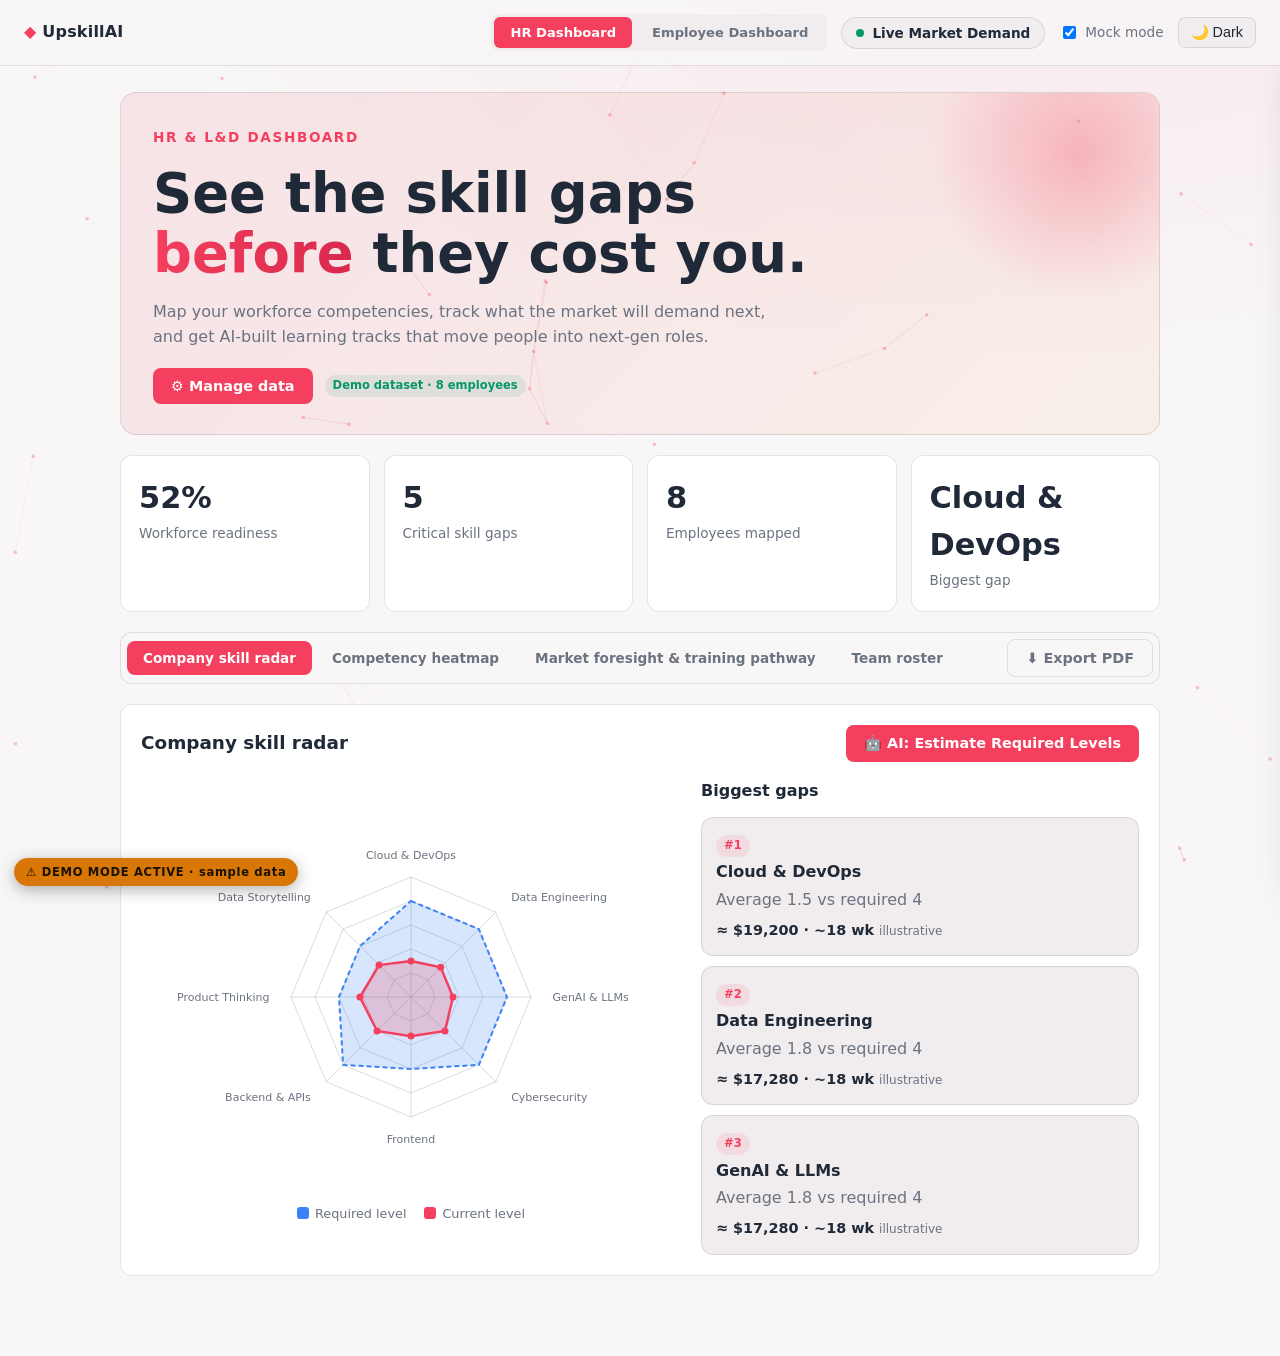
==== commit 87c7c1c7: "v9" ====
--- a/upskill/dashboard.html
+++ b/upskill/dashboard.html
@@ -65,12 +65,13 @@
         <button class="subtab active" type="button" role="tab" aria-selected="true" aria-controls="pane-radar" data-sub="radar">Company skill radar</button>
         <button class="subtab" type="button" role="tab" aria-selected="false" aria-controls="pane-heatmap" data-sub="heatmap">Competency heatmap</button>
         <button class="subtab" type="button" role="tab" aria-selected="false" aria-controls="pane-foresight" data-sub="foresight">Market foresight &amp; training pathway</button>
+        <button class="subtab" type="button" role="tab" aria-selected="false" aria-controls="pane-roster" data-sub="roster">Team roster</button>
       </div>
       <button class="btn btn-ghost btn-sm" id="exportBtn" title="Prints all three sections, with the full heatmap, to PDF">⬇ Export PDF</button>
     </nav>
 
     <section class="card hr-pane active" id="pane-radar" data-pane="radar">
-      <div class="card-head"><h2>Company skill radar</h2></div>
+      <div class="card-head"><h2>Company skill radar</h2><button class="btn btn-sm" id="aiTargetsBtn" title="Uses AI to estimate optimal required levels based on skill gaps and market demand">🤖 AI: Estimate Required Levels</button></div>
       <div class="radar-split"><div id="companyRadar" class="radar-wrap"></div><div id="radarCallout"></div></div>
     </section>
 
@@ -85,7 +86,10 @@
       <div class="scroll heat-scroll"><table id="heatmap"></table></div>
       <div class="gaps-head">
         <h3>Skill gaps <span class="muted">· click a bar to see why</span></h3>
-        <span class="tag warn">ILLUSTRATIVE cost &amp; time</span>
+        <div class="row">
+          <button class="btn btn-sm" id="aiCostBtn" title="Uses AI to estimate realistic cost and time to close gaps">🤖 AI: Estimate Cost &amp; Time</button>
+          <span class="tag warn" id="costTag">ILLUSTRATIVE cost &amp; time</span>
+        </div>
       </div>
       <div id="gapBars" class="bars"></div>
       <p class="muted fine" id="estNote"></p>
@@ -97,6 +101,11 @@
         <button class="btn" id="analyzeBtn">Analyze with AI</button>
       </div>
       <div id="insights" class="empty">Run the analysis to forecast emerging tech demand and a company-wide training pathway.</div>
+    </section>
+
+    <section class="card hr-pane" id="pane-roster" data-pane="roster">
+      <div class="card-head"><h2>Team roster</h2><span class="muted" id="rosterCount"></span></div>
+      <div id="teamRoster" class="roster-grid"></div>
     </section>
   </main>
 
@@ -129,7 +138,7 @@
       </div>
       <div class="emp-profile-content">
         <div class="emp-info">
-          <div class="avatar" id="empAvatar">A</div>
+          <div class="avatar avatar-xl" id="empAvatar">A</div>
           <div>
             <h3 id="empName">—</h3>
             <span class="muted" id="empRole">—</span>
--- a/upskill/css/styles.css
+++ b/upskill/css/styles.css
@@ -194,7 +194,12 @@
 .login-select{min-width:240px;font-size:.95rem}
 .emp-profile-content{display:flex;flex-direction:column;gap:16px}
 .emp-info{display:flex;align-items:center;gap:16px;padding:4px 0}
-.avatar{width:56px;height:56px;border-radius:50%;background:linear-gradient(135deg,var(--brand),var(--accent2));display:flex;align-items:center;justify-content:center;font-size:1.4rem;font-weight:700;flex-shrink:0;color:#fff}
+.avatar{width:56px;height:56px;border-radius:50%;background:linear-gradient(135deg,var(--brand),var(--accent2));display:flex;align-items:center;justify-content:center;font-size:1.4rem;font-weight:700;flex-shrink:0;color:#fff;overflow:hidden}
+.avatar img{width:100%;height:100%;object-fit:cover;border-radius:50%}
+.avatar-lg{width:72px;height:72px;font-size:1.7rem}
+.avatar-xl{width:112px;height:112px;font-size:2.6rem}
+.avatar-roster{width:94px;height:94px;font-size:2.1rem}
+.avatar-sm{width:40px;height:40px;font-size:1rem}
 .emp-skill-bars{display:flex;flex-direction:column;gap:8px}
 .emp-skill-bar{display:flex;gap:10px;align-items:center;font-size:.85rem}
 .emp-skill-bar>span:first-child{flex:0 0 140px}.emp-skill-bar>span:last-child{flex:0 0 40px}.emp-skill-bar .track{flex:1}
@@ -357,6 +362,10 @@
 .csv-preview ul{margin:6px 0;padding-left:18px;color:var(--warning)}
 .csv-preview table{font-size:.76rem;margin-top:6px}.csv-preview td,.csv-preview th{padding:3px 6px;text-align:left;white-space:nowrap}
 .data-foot{margin:10px 0 0;padding-top:14px;border-top:var(--border)}
+.photo-preview{display:flex;flex-wrap:wrap;gap:8px;align-items:center;margin:8px 0;font-size:.82rem}
+.photo-thumb{display:flex;flex-direction:column;align-items:center;gap:3px}
+.photo-thumb img{width:40px;height:40px;border-radius:50%;object-fit:cover;border:2px solid var(--brand)}
+.photo-thumb small{font-size:.68rem;color:var(--muted);max-width:60px;overflow:hidden;text-overflow:ellipsis;white-space:nowrap}
 .tag.stale{background:var(--tag-warn-bg);color:var(--warning)}
 
 /* ========= v8: separate landing page, sub-navigation, maximized heatmap, gap drill-down ========= */
@@ -418,3 +427,16 @@
   /* employee PDF: profile + roadmap only, without the controls */
   #empRoadmapCard .card-head .row,#empRoadmap.empty{display:none!important}
 }
+
+/* ========= TEAM ROSTER (HR subtab) ========= */
+.roster-grid{display:flex;flex-wrap:wrap;gap:16px}
+.roster-card{flex:1 1 300px;max-width:400px;background:var(--elevated);border:var(--border);border-radius:var(--r-card);padding:18px;animation:rise .5s ease both;display:flex;flex-direction:column;gap:10px}
+.roster-card-top{display:flex;align-items:center;gap:14px}
+.roster-info{display:flex;flex-direction:column;gap:2px}
+.roster-info h3{margin:0;font-size:1rem}
+.roster-yoe{font-size:.78rem}
+.roster-desc{margin:0;font-size:.82rem;color:var(--muted);line-height:1.45}
+.roster-radar{max-width:220px;margin:0 auto}
+.roster-radar .r-legend{font-size:.68rem;gap:10px}
+.roster-radar .r-label{font-size:8px}
+@media(max-width:600px){.roster-card{flex-basis:100%;max-width:none}}
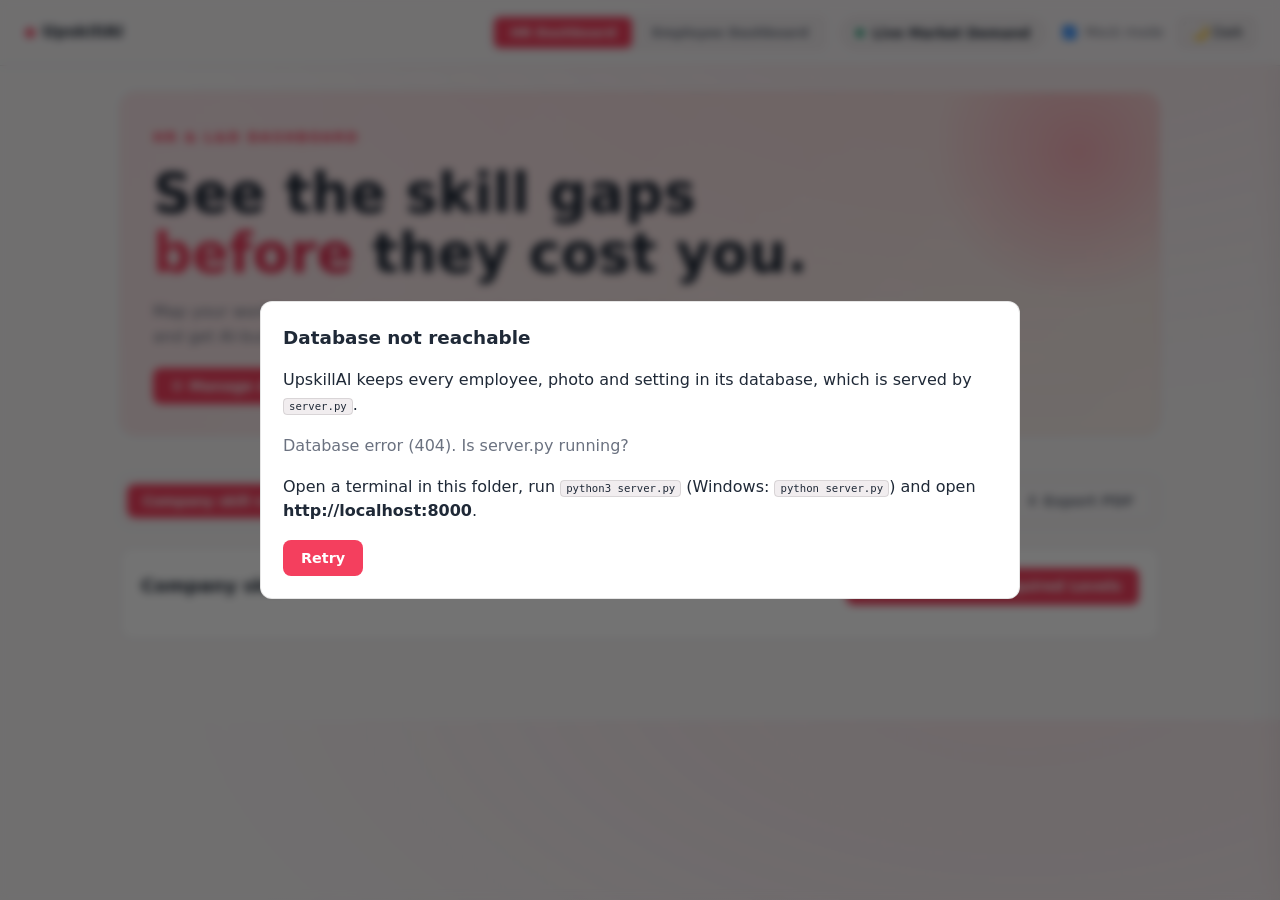
==== commit 57235904: "v10" ====
--- a/upskill/dashboard.html
+++ b/upskill/dashboard.html
@@ -7,7 +7,7 @@
   <link rel="stylesheet" href="css/styles.css">
 </head>
 <body>
-  <script>try{if(localStorage.getItem("upskill_theme")==="dark")document.body.classList.add("dark");if(sessionStorage.getItem("upskill_mock")!=="0")document.body.classList.add("mock")}catch(e){document.body.classList.add("mock")}</script>
+  <!--BOOT-->
   <canvas id="fx" aria-hidden="true"></canvas>
 
   <!-- Print-only title block (filled by main.js right before printing) -->
@@ -142,6 +142,7 @@
           <div>
             <h3 id="empName">—</h3>
             <span class="muted" id="empRole">—</span>
+            <div class="muted" id="empMeta"></div>
           </div>
         </div>
         <div id="empSkillBars" class="emp-skill-bars"></div>
@@ -187,7 +188,7 @@
   <div class="modal" id="empModal" role="dialog" aria-modal="true" aria-labelledby="modalName">
     <div class="modal-box">
       <div class="card-head">
-        <div><h2 id="modalName">—</h2><span class="muted" id="modalRole">—</span></div>
+        <div class="emp-info"><div class="avatar avatar-sm" id="modalAvatar">A</div><div><h2 id="modalName">—</h2><span class="muted" id="modalRole">—</span><div class="muted" id="modalMeta"></div></div></div>
         <button class="btn btn-ghost btn-sm" id="modalClose" aria-label="Close">✕</button>
       </div>
       <div id="modalRadar" class="radar-wrap"></div>
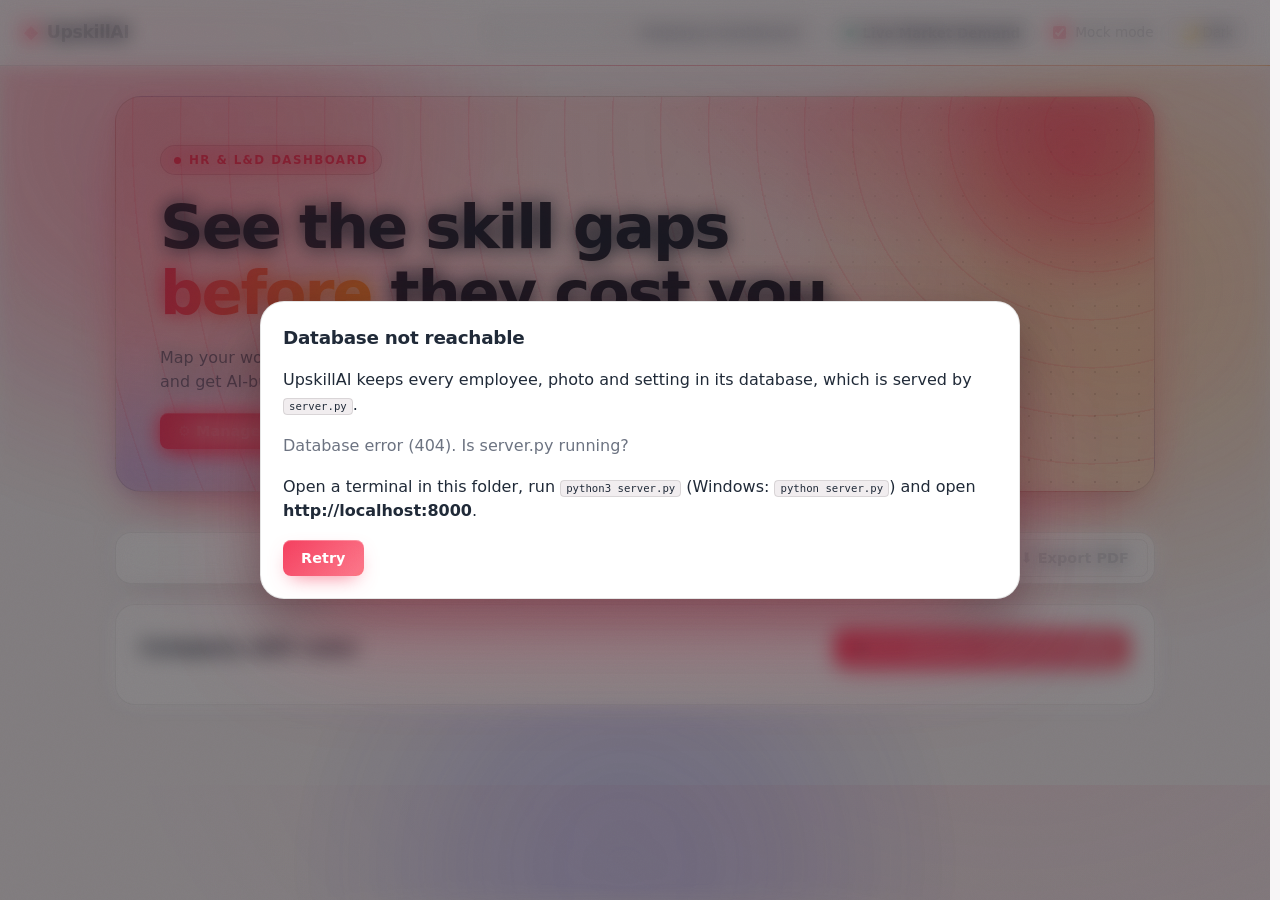
==== commit 01818fe5: "v13" ====
--- a/upskill/dashboard.html
+++ b/upskill/dashboard.html
@@ -8,6 +8,7 @@
 </head>
 <body>
   <!--BOOT-->
+  <div class="aurora" aria-hidden="true"><i></i><i></i><i></i></div>
   <canvas id="fx" aria-hidden="true"></canvas>
 
   <!-- Print-only title block (filled by main.js right before printing) -->
@@ -83,6 +84,12 @@
           <button class="btn btn-ghost btn-sm" id="heatMaxBtn" type="button" title="Show every employee at once">⤢ Maximize</button>
         </div>
       </div>
+      <div class="heat-legend" aria-label="Heatmap legend">
+        <span class="hl-scale">Skill level <span class="hl-bar" aria-hidden="true"><i></i><i></i><i></i><i></i><i></i></span> 1 → 5</span>
+        <span><i class="hl-dot"></i>1 level below target</span>
+        <span><i class="hl-dot deep"></i>2+ levels below target</span>
+        <span>Hover a cell for details · click a row for the AI pathway</span>
+      </div>
       <div class="scroll heat-scroll"><table id="heatmap"></table></div>
       <div class="gaps-head">
         <h3>Skill gaps <span class="muted">· click a bar to see why</span></h3>
@@ -162,6 +169,15 @@
     </section>
   </main>
 
+  <!-- ========= ENLARGED TEAM-ROSTER CARD (grows out of the clicked card, lands in the centre; keep before the modals so they open on top) ========= -->
+  <div class="rx-stage" id="rxStage" aria-hidden="true">
+    <div class="rx-backdrop"></div>
+    <div class="rx-card" role="dialog" aria-modal="true"></div>
+  </div>
+
+  <!-- heatmap hover tooltip -->
+  <div class="hm-tip" id="hmTip" role="tooltip"></div>
+
   <!-- ========= MAXIMIZED HEATMAP: every employee at once ========= -->
   <div class="modal" id="heatModal" role="dialog" aria-modal="true" aria-labelledby="heatTitle">
     <div class="modal-box wide-box">
--- a/upskill/css/styles.css
+++ b/upskill/css/styles.css
@@ -440,3 +440,427 @@
 .roster-radar .r-legend{font-size:.68rem;gap:10px}
 .roster-radar .r-label{font-size:8px}
 @media(max-width:600px){.roster-card{flex-basis:100%;max-width:none}}
+
+
+/* =====================================================================
+   v12 · S-TIER VISUAL LAYER
+   Visual only: no data logic lives here. Every colour is a variable that is defined for light AND dark.
+   Order: tokens > base > nav/tabs > buttons > hero/stats > cards > heatmap > avatars > modals > roster > charts > toasts > landing > print.
+   ===================================================================== */
+
+/* ---------- registered properties (let gradients, rings and borders animate) ---------- */
+@property --ang{syntax:'<angle>';inherits:false;initial-value:0deg}
+@property --sa{syntax:'<number>';inherits:false;initial-value:0}
+@property --p{syntax:'<number>';inherits:false;initial-value:0}
+
+/* ---------- tokens ---------- */
+:root{
+  --grad-brand:linear-gradient(135deg,#F43F5E 0%,#FB7185 55%,#FB923C 120%);
+  --grad-brand-deep:linear-gradient(135deg,#E11D48,#9F1239);
+  --ease-out:cubic-bezier(.2,.9,.2,1);
+  --ease-spring:cubic-bezier(.3,1.4,.4,1);
+  --shadow-pop:0 24px 60px -24px rgba(244,63,94,.35),0 8px 24px -12px rgba(0,0,0,.18);
+  --pfp-zoom:2.5;               /* modal profile picture = 40px x 2.5 = 100px (that is "150% bigger") */
+  /* heatmap ramp, levels 0 to 5 (each value is a full background so cells and legend share it) */
+  --hm-0:linear-gradient(rgba(128,128,128,.10),rgba(128,128,128,.10));
+  --hm-1:linear-gradient(rgba(244,63,94,.10),rgba(244,63,94,.10));
+  --hm-2:linear-gradient(rgba(244,63,94,.24),rgba(244,63,94,.24));
+  --hm-3:linear-gradient(rgba(244,63,94,.42),rgba(244,63,94,.42));
+  --hm-4:linear-gradient(135deg,#F43F5E,#E11D48);
+  --hm-5:linear-gradient(135deg,#E11D48,#9F1239);
+  --hm-glow:rgba(244,63,94,.55);
+  --grain:.045;
+  --hero-ring:rgba(244,63,94,.13);
+}
+body.dark{
+  --shadow-pop:0 24px 70px -24px rgba(244,63,94,.45),0 10px 30px -12px rgba(0,0,0,.6);
+  --hm-1:linear-gradient(rgba(244,63,94,.16),rgba(244,63,94,.16));
+  --hm-2:linear-gradient(rgba(244,63,94,.32),rgba(244,63,94,.32));
+  --hm-3:linear-gradient(rgba(244,63,94,.52),rgba(244,63,94,.52));
+  --grain:.07;
+  --hero-ring:rgba(253,164,175,.08);
+}
+
+/* ---------- base ---------- */
+html{scrollbar-gutter:stable;scroll-behavior:smooth}
+html.rx-lock{overflow:hidden}
+body{-webkit-font-smoothing:antialiased;text-rendering:optimizeLegibility;animation:pageIn .7s ease both}
+@keyframes pageIn{from{opacity:0}}
+body.leaving{opacity:0;transition:opacity .38s ease}
+::selection{background:var(--brand);color:#fff}
+*{scrollbar-width:thin;scrollbar-color:rgba(244,63,94,.45) transparent}
+::-webkit-scrollbar{width:10px;height:10px}
+::-webkit-scrollbar-thumb{background:rgba(244,63,94,.38);border-radius:99px;border:2px solid transparent;background-clip:padding-box}
+::-webkit-scrollbar-thumb:hover{background:rgba(244,63,94,.65);background-clip:padding-box;border:2px solid transparent}
+:focus-visible{outline:2px solid var(--brand);outline-offset:3px;border-radius:8px;box-shadow:0 0 0 6px rgba(244,63,94,.18)}
+h1{letter-spacing:-.035em;font-weight:800}
+h2{letter-spacing:-.015em;font-weight:700}
+h1 em{background-image:linear-gradient(90deg,var(--brand),#FB923C,var(--brand));background-size:200% auto}
+
+/* film grain over everything: pure CSS/SVG, no image request */
+body::after{content:"";position:fixed;inset:0;z-index:60;pointer-events:none;opacity:var(--grain);mix-blend-mode:overlay;background-image:url("data:image/svg+xml;utf8,<svg xmlns='http://www.w3.org/2000/svg' width='160' height='160'><filter id='n'><feTurbulence type='fractalNoise' baseFrequency='.9' numOctaves='2' stitchTiles='stitch'/></filter><rect width='100%' height='100%' filter='url(%23n)'/></svg>")}
+
+/* scroll progress + cursor glow (elements are created by fx.js) */
+#scrollBar{position:fixed;top:0;left:0;width:100%;height:3px;z-index:70;transform-origin:left;transform:scaleX(var(--sp,0));background:var(--grad-brand);box-shadow:0 0 14px var(--brand);pointer-events:none}
+#cursorGlow{position:fixed;left:0;top:0;width:560px;height:560px;margin:-280px 0 0 -280px;border-radius:50%;background:radial-gradient(circle,var(--spot),transparent 65%);pointer-events:none;z-index:0;opacity:0;transition:opacity .5s;will-change:transform}
+#cursorGlow.on{opacity:1}
+body.landing #cursorGlow{display:none}
+
+/* aurora behind the dashboard (landing keeps its own, stronger one) */
+body:not(.landing) .aurora{z-index:0;opacity:.6}
+body:not(.landing) .aurora i{filter:blur(90px)}
+#fx{z-index:0}
+
+/* ---------- navbar ---------- */
+.nav{min-height:62px;box-shadow:0 1px 0 rgba(255,255,255,.04);transition:box-shadow .35s,background .35s}
+.nav.scrolled{box-shadow:0 14px 40px -16px rgba(0,0,0,.35)}
+.nav::after{content:"";position:absolute;left:0;right:0;bottom:-1px;height:1px;background:linear-gradient(90deg,transparent,var(--brand),#FB923C,var(--brand),transparent);background-size:200% 100%;opacity:.6;animation:flowX 7s linear infinite;pointer-events:none}
+@keyframes flowX{to{background-position:200% 0}}
+.brand{display:inline-flex;align-items:center;gap:9px;font-weight:800;font-size:1.08rem;letter-spacing:-.02em}
+.logo{display:inline-block;font-size:1.15rem;filter:drop-shadow(0 0 8px rgba(244,63,94,.7));animation:logoFlip 6s ease-in-out infinite}
+@keyframes logoFlip{0%,70%,100%{transform:rotateY(0)}85%{transform:rotateY(180deg)}}
+.theme-btn,.demand-btn{position:relative;overflow:hidden}
+.theme-btn.landing-theme{position:fixed}
+.theme-btn:hover{box-shadow:0 8px 22px -6px rgba(244,63,94,.6);transform:translateY(-1px)}
+.nav-toggle input{accent-color:var(--brand)}
+
+/* sliding tab pill (placed by fx.js) */
+.tabs,.subtabs{position:relative}
+.tab-pill{position:absolute;left:0;top:0;width:0;height:0;border-radius:8px;background:var(--grad-brand);box-shadow:0 8px 22px -6px rgba(244,63,94,.65),inset 0 1px 0 rgba(255,255,255,.3);transition:transform .5s var(--ease-spring),width .5s var(--ease-spring),height .3s;z-index:0;pointer-events:none}
+.tab,.subtab{position:relative;z-index:1;overflow:hidden}
+.tab.active,.subtab.active{background:transparent;color:#fff}
+.tab-pill.no-anim{transition:none}
+.subnav{border-radius:16px;box-shadow:var(--shadow-pop);background:var(--glass-bg)}
+.subtab{padding:10px 18px}
+
+/* ---------- buttons ---------- */
+.btn{position:relative;overflow:hidden;background:var(--grad-brand);background-size:160% 160%;background-position:0 0;letter-spacing:.005em;box-shadow:0 8px 20px -8px rgba(244,63,94,.7),inset 0 1px 0 rgba(255,255,255,.28);transition:transform .25s var(--ease-spring),box-shadow .25s,background-position .5s,filter .25s,opacity .2s}
+.btn::before{content:"";position:absolute;inset:0;background:linear-gradient(105deg,transparent 35%,rgba(255,255,255,.38) 50%,transparent 65%);transform:translateX(-130%);transition:transform .75s var(--ease-out);pointer-events:none}
+.btn:hover{background:var(--grad-brand);background-size:160% 160%;background-position:100% 100%;transform:translateY(-2px);box-shadow:0 16px 30px -10px rgba(244,63,94,.8),inset 0 1px 0 rgba(255,255,255,.35)}
+.btn:hover::before{transform:translateX(130%)}
+.btn:active{transform:translateY(0) scale(.97)}
+.btn-ghost,.btn-outline{background:transparent;box-shadow:none}
+.btn-ghost:hover,.btn-outline:hover{background:rgba(128,128,128,.12);box-shadow:none;border-color:rgba(244,63,94,.4);color:var(--text)}
+.btn-ghost::before,.btn-outline::before{display:none}
+.btn-outline{background:var(--glass-bg)}
+.btn-glow::before{display:none}
+.ripple{position:absolute;border-radius:50%;pointer-events:none;background:rgba(255,255,255,.5);transform:scale(0);animation:ripple .65s ease-out forwards}
+.btn-ghost .ripple,.btn-outline .ripple,.theme-btn .ripple,.chip .ripple,.demand-btn .ripple{background:rgba(244,63,94,.3)}
+@keyframes ripple{to{transform:scale(1);opacity:0}}
+select{transition:border-color .2s,box-shadow .2s}
+select:hover{border-color:rgba(244,63,94,.5)}
+select:focus{box-shadow:0 0 0 4px rgba(244,63,94,.16)}
+
+/* ---------- hero banner ---------- */
+.hero{margin-top:30px;padding:48px 44px 42px;border-radius:26px;box-shadow:var(--shadow-pop);
+  background:
+    repeating-radial-gradient(circle at 94% 8%,transparent 0 46px,var(--hero-ring) 47px 48px),
+    radial-gradient(620px 320px at 92% -10%,var(--aurora-1),transparent 70%),
+    radial-gradient(520px 300px at -5% 110%,var(--aurora-3),transparent 70%),
+    linear-gradient(135deg,var(--hero-a),var(--hero-b))}
+.hero::after{content:"";position:absolute;inset:0;z-index:0;pointer-events:none;background-image:radial-gradient(var(--dot) 1px,transparent 1.5px);background-size:22px 22px;-webkit-mask-image:linear-gradient(115deg,transparent 35%,#000 100%);mask-image:linear-gradient(115deg,transparent 35%,#000 100%)}
+.hero>*{z-index:1}
+.hero h1{font-size:clamp(2.2rem,5.4vw,3.8rem)}
+.hero .eyebrow{display:inline-flex;align-items:center;gap:8px;padding:5px 13px;border-radius:99px;background:var(--tag-brand-bg);border:var(--border);font-size:.74rem}
+.hero .eyebrow::before{content:"";width:7px;height:7px;border-radius:50%;background:var(--brand);box-shadow:0 0 0 0 rgba(244,63,94,.6);animation:ping 2s ease-out infinite}
+@keyframes ping{to{box-shadow:0 0 0 10px rgba(244,63,94,0)}}
+
+/* word-by-word headline reveal (fx.js wraps the words) */
+.w{display:inline-block;overflow:hidden;vertical-align:bottom;padding:0 .02em .14em;margin-bottom:-.14em}
+.w>i,.w-em{display:inline-block;font-style:normal;transform:translateY(112%);animation:wordUp .9s var(--ease-out) forwards;animation-delay:calc(var(--i,0)*75ms + 120ms)}
+.w-em{font-style:normal}
+@keyframes wordUp{to{transform:none}}
+
+/* ---------- stat tiles ---------- */
+.stats{gap:16px}
+.stat{position:relative;display:flex;flex-direction:column;gap:2px;padding:22px 22px 20px;border-radius:18px;overflow:hidden;animation:rise .7s var(--ease-out) backwards;animation-delay:calc(var(--i,0)*90ms)}
+.stat::before{content:"";position:absolute;left:0;top:0;height:3px;width:100%;background:var(--grad-brand);transform:scaleX(0);transform-origin:left;transition:transform .6s var(--ease-out)}
+.stat:hover::before{transform:scaleX(1)}
+.stat b{font-size:2.15rem;letter-spacing:-.04em;line-height:1.1;font-variant-numeric:tabular-nums}
+.stat:last-child b{font-size:1.55rem;line-height:1.2;letter-spacing:-.025em}
+.stat span{font-size:.84rem}
+.s-ico{position:relative;display:flex;align-items:center;justify-content:center;width:44px;height:44px;margin-bottom:12px;border-radius:14px;background:var(--tag-brand-bg);color:var(--brand);transition:transform .4s var(--ease-spring)}
+.s-ico svg{width:21px;height:21px;fill:none;stroke:currentColor;stroke-width:2;stroke-linecap:round;stroke-linejoin:round;position:relative;z-index:1}
+body.dark .s-ico{color:var(--accent2)}
+.stat:hover .s-ico{transform:rotate(-8deg) scale(1.1)}
+.s-ico.ring{border-radius:50%;background:conic-gradient(var(--brand) calc(var(--p)*1%),var(--elevated) 0);animation:ringFill 1.4s var(--ease-out) backwards .2s}
+.s-ico.ring::before{content:"";position:absolute;inset:4px;border-radius:50%;background:var(--surface)}
+@keyframes ringFill{from{--p:0}}
+
+/* ---------- cards: cursor-following glow (fx.js feeds --mx / --my) ---------- */
+.card,.stat,.tile,.roster-card,.week-card,.trend-card{position:relative;--sa:0;background-image:radial-gradient(380px circle at var(--mx,50%) var(--my,50%),rgba(var(--heat-color),var(--sa)),transparent 60%)}
+.card:hover,.stat:hover,.tile:hover,.roster-card:hover,.week-card:hover,.trend-card:hover{--sa:.13}
+body.dark .card:hover,body.dark .stat:hover,body.dark .tile:hover,body.dark .roster-card:hover,body.dark .week-card:hover,body.dark .trend-card:hover{--sa:.2}
+.card::after,.stat::after,.tile::after,.roster-card::after,.week-card::after,.trend-card::after{content:"";position:absolute;inset:-1px;border-radius:inherit;padding:1px;pointer-events:none;opacity:0;transition:opacity .35s;background:radial-gradient(240px circle at var(--mx,50%) var(--my,50%),var(--brand),transparent 70%);-webkit-mask:linear-gradient(#000 0 0) content-box,linear-gradient(#000 0 0);-webkit-mask-composite:xor;mask-composite:exclude}
+.card:hover::after,.stat:hover::after,.tile:hover::after,.roster-card:hover::after,.week-card:hover::after,.trend-card:hover::after{opacity:1}
+.card{border-radius:20px;padding:24px;transition:opacity .8s ease,transform .8s var(--ease-out),box-shadow .35s,border-color .35s,--sa .35s}
+.card.reveal.in{transition:opacity .8s ease,transform .35s var(--ease-out),box-shadow .35s,border-color .35s,--sa .35s}
+.card:hover{transform:none;box-shadow:var(--shadow-pop);border-color:rgba(244,63,94,.25)}
+.stat,.tile,.week-card,.trend-card{transition:transform .3s var(--ease-spring),box-shadow .3s,border-color .3s,--sa .35s}
+.stat:hover,.tile:hover,.week-card:hover,.trend-card:hover{transform:translateY(-4px);box-shadow:var(--shadow-pop);border-color:rgba(244,63,94,.35)}
+.tile,.week-card,.trend-card{animation-fill-mode:backwards}   /* "both" froze transform:none and killed the hover lift */
+.tile{border-radius:16px}
+.card-head h2{font-size:1.25rem}
+.hr-pane.active{animation:paneIn .55s var(--ease-out) backwards}
+@keyframes paneIn{from{opacity:0;transform:translateY(14px) scale(.992)}}
+.dash.active{animation:paneIn .6s var(--ease-out) backwards}
+.tag{letter-spacing:.01em}
+.empty{border-radius:16px;background:repeating-linear-gradient(135deg,transparent 0 10px,rgba(128,128,128,.04) 10px 20px)}
+
+/* ---------- COMPETENCY HEATMAP ---------- */
+.heat-legend{display:flex;flex-wrap:wrap;align-items:center;gap:8px 20px;margin:0 0 14px;padding:10px 14px;border-radius:14px;background:var(--elevated);border:var(--border);font-size:.78rem;color:var(--muted)}
+.heat-legend .hl-scale{display:flex;align-items:center;gap:8px}
+.hl-bar{display:flex;gap:3px}
+.hl-bar i{width:30px;height:12px;border-radius:4px}
+.hl-bar i:nth-child(1){background:var(--hm-1)}.hl-bar i:nth-child(2){background:var(--hm-2)}.hl-bar i:nth-child(3){background:var(--hm-3)}.hl-bar i:nth-child(4){background:var(--hm-4)}.hl-bar i:nth-child(5){background:var(--hm-5)}
+.hl-dot{display:inline-block;width:8px;height:8px;border-radius:50%;margin-right:6px;vertical-align:0;background:var(--warning);box-shadow:0 0 0 3px rgba(245,158,11,.2)}
+.hl-dot.deep{background:var(--danger);box-shadow:0 0 0 3px rgba(239,68,68,.2)}
+#heatmap,#heatmapMax{border-spacing:5px}
+#heatmap th,#heatmapMax th{font-size:.78rem;font-weight:600;padding:8px 4px;transition:color .2s}
+#heatmap th small,#heatmapMax th small{display:inline-block;margin-top:4px;padding:1px 8px;border-radius:99px;background:var(--elevated);font-size:.66rem;font-weight:600;color:var(--muted)}
+th.col-hl{color:var(--brand)}
+th.col-hl small{background:var(--tag-brand-bg);color:var(--brand)}
+td.cell{position:relative;border-radius:11px;padding:13px 4px;min-width:58px;font-size:.95rem;font-weight:700;font-variant-numeric:tabular-nums;color:var(--text);
+  animation:cellIn .6s var(--ease-out) backwards;animation-delay:var(--d,0ms);
+  transition:transform .25s var(--ease-spring),box-shadow .25s,filter .25s}
+td.cell[data-v="0"]{background:var(--hm-0)}
+td.cell[data-v="1"]{background:var(--hm-1)}
+td.cell[data-v="2"]{background:var(--hm-2)}
+td.cell[data-v="3"]{background:var(--hm-3)}
+td.cell[data-v="4"]{background:var(--hm-4);color:#fff;text-shadow:0 1px 2px rgba(0,0,0,.25)}
+td.cell[data-v="5"]{background:var(--hm-5);color:#fff;text-shadow:0 1px 2px rgba(0,0,0,.3);box-shadow:0 6px 18px -8px var(--hm-glow)}
+@keyframes cellIn{from{opacity:0;transform:scale(.4) translateY(8px)}}
+td.cell:hover{transform:scale(1.16);z-index:4;box-shadow:0 14px 30px -8px var(--hm-glow),0 0 0 2px rgba(255,255,255,.55)}
+td.cell.col-hl{filter:brightness(1.06) saturate(1.15)}
+/* below-target marker: amber dot, red + pulse when 2+ levels short */
+td.cell.low::after{content:"";position:absolute;top:5px;right:5px;width:6px;height:6px;border-radius:50%;background:var(--warning);box-shadow:0 0 0 2px var(--surface)}
+td.cell.deep::after{background:var(--danger)}
+#heatmap td:first-child,#heatmapMax td:first-child{position:sticky;left:0;z-index:2;background:var(--surface)}
+.heat-scroll thead th:first-child,.wide-box thead th:first-child{left:0;z-index:3}
+.emp-cell{display:flex;align-items:center;gap:13px;padding:5px 16px 5px 7px;border-radius:16px;transition:background .25s,transform .3s var(--ease-spring)}
+.emp-txt{display:flex;flex-direction:column;line-height:1.25}
+.emp-txt small{font-size:.72rem}
+tr.clickable{outline:none}
+tr.clickable:hover .emp-cell,tr.clickable:focus-visible .emp-cell,tr.picked .emp-cell{background:var(--tag-brand-bg);transform:translateX(3px)}
+tr.clickable:hover td{filter:none}
+tr.clickable:hover td.cell{filter:brightness(1.05)}
+tr.clickable:focus-visible .emp-cell{box-shadow:0 0 0 2px var(--brand)}
+
+#pane-heatmap:hover,#pane-roster:hover{--sa:0}
+
+/* floating tooltip for heatmap cells */
+.hm-tip{position:fixed;left:0;top:0;z-index:80;min-width:200px;padding:12px 14px;border-radius:14px;background:var(--elevated);border:var(--border);box-shadow:0 24px 50px -12px rgba(0,0,0,.45);backdrop-filter:blur(12px);pointer-events:none;opacity:0;scale:.95;transition:opacity .15s,scale .18s var(--ease-out);font-size:.8rem}
+.hm-tip.show{opacity:1;scale:1}
+.hm-tip .tt-top{display:flex;flex-direction:column;line-height:1.3;margin-bottom:8px}
+.hm-tip .tt-top span{color:var(--muted);font-size:.74rem}
+.hm-tip .tt-main{display:flex;align-items:baseline;gap:6px;margin-bottom:8px}
+.hm-tip .tt-main strong{font-size:1.7rem;letter-spacing:-.04em;line-height:1}
+.hm-tip .tt-main span{color:var(--muted)}
+.hm-tip .tt-meter{display:flex;gap:3px;margin-bottom:9px}
+.hm-tip .tt-meter i{flex:1;height:5px;border-radius:99px;background:rgba(128,128,128,.25)}
+.hm-tip .tt-meter i.on{background:var(--brand)}
+.hm-tip .tt-meter i.goal{box-shadow:0 0 0 1.5px var(--info)}
+
+/* ---------- PROFILE PICTURES (avatars) ---------- */
+.avatar{position:relative;box-shadow:0 0 0 2px var(--surface),0 0 0 4px rgba(244,63,94,.5);transition:transform .45s var(--ease-spring),box-shadow .3s}
+.avatar img{transition:transform .6s var(--ease-out)}
+.avatar-xs{width:38px;height:38px;font-size:1rem}
+.avatar-modal{width:calc(40px * var(--pfp-zoom));height:calc(40px * var(--pfp-zoom));font-size:calc(1rem * var(--pfp-zoom));box-shadow:0 0 0 3px var(--surface),0 0 0 6px var(--brand),0 18px 40px -8px rgba(244,63,94,.6)}
+.avatar-hero{width:156px;height:156px;font-size:3.8rem;box-shadow:0 0 0 4px var(--surface),0 0 0 7px var(--brand),0 24px 50px -10px rgba(244,63,94,.65)}
+.avatar-xl{box-shadow:0 0 0 3px var(--surface),0 0 0 6px var(--brand),0 18px 40px -10px rgba(244,63,94,.55);animation:floaty 6s ease-in-out infinite}
+@keyframes floaty{50%{transform:translateY(-6px)}}
+.avatar-xl:hover img,.roster-card:hover .avatar img,.avatar-hero:hover img{transform:scale(1.12)}
+/* the heatmap row's picture: lifts on hover, jumps to 150% when its row is clicked and stays there while that person's panel is open */
+tr.clickable:hover .avatar{transform:scale(1.18)}
+tr.picked .avatar{transform:scale(1.5);z-index:5;box-shadow:0 0 0 3px var(--surface),0 0 0 6px var(--brand),0 14px 30px -6px rgba(244,63,94,.7)}
+tr.picked .avatar{animation:pfpPick .7s var(--ease-spring)}
+@keyframes pfpPick{0%{transform:scale(1)}55%{transform:scale(1.72)}100%{transform:scale(1.5)}}
+.modal.open .avatar-modal{animation:pfpPop .8s var(--ease-spring) .12s backwards}
+@keyframes pfpPop{0%{transform:scale(.3) rotate(-18deg);opacity:0}100%{transform:none;opacity:1}}
+#empModal .card-head{flex-wrap:nowrap;align-items:flex-start}
+#empModal .emp-info{gap:22px;flex:1;min-width:0}
+#empModal .emp-info h2{font-size:1.5rem;letter-spacing:-.025em}
+
+/* ---------- MODALS: spring open + fade close (they stay in the DOM, visibility does the hiding) ---------- */
+.modal{display:flex;opacity:0;visibility:hidden;pointer-events:none;background:rgba(10,4,8,.5);backdrop-filter:blur(0px);transition:opacity .3s ease,visibility 0s linear .3s,backdrop-filter .35s ease}
+.modal.open{opacity:1;visibility:visible;pointer-events:auto;backdrop-filter:blur(10px) saturate(1.2);transition-delay:0s}
+.modal-box{border-radius:24px;opacity:0;transform:translateY(34px) scale(.93);animation:none;box-shadow:0 50px 120px -30px rgba(244,63,94,.4),0 20px 50px rgba(0,0,0,.35);transition:transform .5s var(--ease-spring),opacity .3s ease}
+.modal.open .modal-box{opacity:1;transform:none}
+.modal-box .card-head{position:sticky;top:-22px;z-index:2;margin:-22px -22px 14px;padding:22px;background:var(--surface);border-bottom:var(--border)}
+.modal-box.gap-box .card-head,.modal-box.data-box .card-head,.modal-box.wide-box .card-head{border-bottom:var(--border)}
+
+/* ---------- TEAM ROSTER ---------- */
+.roster-grid{gap:22px}
+.roster-card{cursor:pointer;overflow:hidden;border-radius:22px;padding:22px;gap:12px;
+  transform:perspective(900px) rotateX(var(--rx,0deg)) rotateY(var(--ry,0deg));
+  animation:cardIn .7s var(--ease-out) backwards;animation-delay:calc(var(--i,0)*70ms);
+  transition:transform .22s ease-out,box-shadow .3s,border-color .3s,opacity .3s,--sa .35s}
+@keyframes cardIn{from{opacity:0;transform:perspective(900px) translateY(36px) rotateX(10deg) scale(.94)}}
+.roster-card:hover{transform:perspective(900px) rotateX(var(--rx,0deg)) rotateY(var(--ry,0deg)) translateY(-8px) scale(1.02);box-shadow:var(--shadow-pop);border-color:rgba(244,63,94,.4)}
+.roster-card:focus-visible{outline-offset:4px}
+.roster-card.is-source{opacity:0;pointer-events:none}
+.roster-card::before{content:"";position:absolute;left:0;right:0;top:0;height:96px;background:linear-gradient(180deg,var(--hero-a),transparent);pointer-events:none}
+.roster-card>*{position:relative}
+.roster-card .roster-card-top{gap:16px}
+.roster-card h3{font-size:1.08rem;letter-spacing:-.015em}
+.rc-ready{position:absolute;left:16px;bottom:14px;display:flex;align-items:baseline;gap:5px;padding:5px 11px;border-radius:99px;background:var(--surface);border:var(--border);font-size:.72rem;color:var(--muted)}
+.rc-ready b{font-size:.9rem;color:var(--text);letter-spacing:-.02em}
+.rc-hint{position:absolute;right:14px;bottom:14px;display:flex;align-items:center;gap:6px;padding:5px 10px;border-radius:99px;background:var(--grad-brand);color:#fff;font-size:.7rem;font-weight:700;opacity:0;transform:translateY(8px) scale(.9);transition:opacity .25s,transform .35s var(--ease-spring);box-shadow:0 8px 20px -6px rgba(244,63,94,.7);pointer-events:none}
+.rc-hint svg{width:12px;height:12px;fill:none;stroke:currentColor;stroke-width:2.4;stroke-linecap:round;stroke-linejoin:round}
+.roster-card:hover .rc-hint,.roster-card:focus-visible .rc-hint{opacity:1;transform:none}
+.roster-card .roster-radar{margin:4px 0 30px}
+.roster-card .avatar-roster{width:84px;height:84px;font-size:1.9rem}
+.roster-card .roster-info{min-width:0}
+
+/* the centred, enlarged employee card (main.js animates it out of the clicked card) */
+.rx-stage{position:fixed;inset:0;z-index:30;display:none;align-items:center;justify-content:center;padding:20px}
+.rx-stage.show{display:flex}
+.rx-backdrop{position:absolute;inset:0;background:radial-gradient(900px 500px at 50% 40%,rgba(244,63,94,.18),transparent 70%),rgba(10,4,8,.6);backdrop-filter:blur(14px) saturate(1.25);opacity:0;transition:opacity .45s ease}
+.rx-stage.open .rx-backdrop{opacity:1}
+.rx-card{position:relative;width:min(960px,100%);max-height:calc(100vh - 40px);overflow-y:auto;overflow-x:hidden;border-radius:28px;background:var(--surface);border:var(--border);box-shadow:0 60px 160px -30px rgba(244,63,94,.5),0 24px 70px rgba(0,0,0,.4);will-change:transform,opacity}
+.rx-card::before{content:"";position:absolute;left:0;right:0;top:0;height:190px;pointer-events:none;background:
+    radial-gradient(420px 200px at 85% -20%,var(--aurora-1),transparent 70%),
+    radial-gradient(360px 200px at 5% 0%,var(--aurora-3),transparent 70%),
+    linear-gradient(135deg,var(--hero-a),var(--hero-b))}
+.rx-body{position:relative;display:flex;flex-wrap:wrap;gap:30px;padding:40px 38px 34px}
+.rx-left{flex:1 1 360px;display:flex;flex-direction:column;gap:16px;min-width:0}
+.rx-right{flex:1 1 340px;display:flex;flex-direction:column;align-items:center;gap:14px;min-width:0}
+.rx-head{display:flex;align-items:center;gap:24px;flex-wrap:wrap}
+.rx-head h2{font-size:1.9rem;letter-spacing:-.035em;line-height:1.1;margin:0}
+.rx-role{color:var(--muted);font-size:1rem;margin-top:2px}
+.rx-tags{display:flex;flex-wrap:wrap;gap:8px;margin-top:10px}
+.rx-desc{margin:0;font-size:1rem;line-height:1.6}
+.rx-note{margin:0;padding:12px 16px;border-left:3px solid var(--brand);border-radius:4px 14px 14px 4px;background:var(--elevated);color:var(--muted);font-size:.9rem;line-height:1.55}
+.rx-sub{margin:4px 0 0;font-size:.74rem;font-weight:700;letter-spacing:.1em;text-transform:uppercase;color:var(--muted)}
+.rx-chips{display:flex;flex-wrap:wrap;gap:8px}
+.rx-chip{display:inline-flex;align-items:center;gap:7px;padding:6px 12px;border-radius:99px;background:var(--elevated);border:var(--border);font-size:.8rem;font-weight:600}
+.rx-chip small{color:var(--muted);font-weight:600}
+.rx-chip.good{border-color:rgba(16,185,129,.4);background:var(--tag-ok-bg)}
+.rx-chip.bad{border-color:rgba(245,158,11,.45);background:var(--tag-warn-bg)}
+.rx-two{display:flex;flex-wrap:wrap;gap:16px}
+.rx-two>div{flex:1 1 170px;display:flex;flex-direction:column;gap:8px}
+.rx-actions{display:flex;flex-wrap:wrap;gap:10px;margin-top:auto;padding-top:6px}
+.rx-ring{--p:0;position:relative;display:flex;align-items:center;justify-content:center;flex:0 0 auto;width:96px;height:96px;border-radius:50%;background:conic-gradient(var(--brand) calc(var(--p)*1%),var(--elevated) 0);animation:ringFill 1.4s var(--ease-out) backwards .35s;box-shadow:0 14px 34px -12px rgba(244,63,94,.6)}
+.rx-ring::before{content:"";position:absolute;inset:9px;border-radius:50%;background:var(--surface)}
+.rx-ring div{position:relative;display:flex;flex-direction:column;align-items:center;line-height:1.05}
+.rx-ring b{font-size:1.5rem;letter-spacing:-.04em}
+.rx-ring small{font-size:.62rem;color:var(--muted);font-weight:600}
+.rx-right .radar-wrap{max-width:430px;margin-top:6px}
+.rx-bars{width:100%;display:flex;flex-direction:column;gap:7px}
+.rx-bars .emp-skill-bar>span:first-child{flex-basis:130px}
+.rx-close{position:absolute;top:16px;right:16px;z-index:3;width:40px;height:40px;padding:0;border-radius:50%;display:flex;align-items:center;justify-content:center;background:var(--glass-bg);backdrop-filter:blur(8px)}
+.rx-close svg{width:16px;height:16px;fill:none;stroke:currentColor;stroke-width:2.4;stroke-linecap:round}
+.rx-close:hover{transform:rotate(90deg)}
+.rx-anim{opacity:0;transform:translateY(16px);animation:rxIn .6s var(--ease-out) forwards;animation-delay:calc(var(--k,0)*65ms + 240ms)}
+@keyframes rxIn{to{opacity:1;transform:none}}
+.rx-stage.closing .rx-anim{animation:none;opacity:0;transition:opacity .16s}
+.rx-card .avatar-hero{animation:pfpPop .9s var(--ease-spring) .2s backwards}
+@media(max-width:700px){.rx-body{padding:30px 20px 24px;gap:22px}.rx-head{gap:16px}.avatar-hero{width:112px;height:112px;font-size:2.6rem}.rx-head h2{font-size:1.5rem}.rx-card{border-radius:22px}}
+
+/* ---------- CHARTS: gap bars, radar, skill bars ---------- */
+.track{height:10px}
+.fill{position:relative;overflow:hidden}
+.fill::after{content:"";position:absolute;inset:0;background:linear-gradient(90deg,transparent,rgba(255,255,255,.5),transparent);transform:translateX(-100%);animation:sheen 3.2s ease-in-out infinite}
+@keyframes sheen{0%,35%{transform:translateX(-100%)}100%{transform:translateX(100%)}}
+.bar{border-radius:12px;padding:9px 12px;transition:background .25s,border-color .25s,transform .3s var(--ease-spring)}
+.bar:hover{transform:translateX(5px)}
+.bar:hover .fill{filter:brightness(1.12)}
+.r-actual{filter:drop-shadow(0 0 10px rgba(244,63,94,.45))}
+.r-target{filter:drop-shadow(0 0 8px rgba(59,130,246,.3));animation:pop .9s var(--ease-out) both,march 2.4s linear infinite .9s}
+@keyframes march{to{stroke-dashoffset:-16}}
+.r-dot{stroke:var(--surface);stroke-width:2;cursor:pointer;transform-box:fill-box;transform-origin:center;animation:dotIn .6s var(--ease-spring) backwards;animation-delay:calc(.75s + var(--k,0)*70ms);transition:transform .25s var(--ease-spring)}
+.r-dot:hover{transform:scale(1.9)}
+@keyframes dotIn{from{transform:scale(0);opacity:0}}
+.r-sweep{transform-origin:220px 190px;animation:sweep 5.5s linear infinite;pointer-events:none}
+@keyframes sweep{to{transform:rotate(360deg)}}
+.r-label{font-weight:600;letter-spacing:.01em}
+.radar-wrap:hover .r-label{fill:var(--text)}
+
+/* roadmap weeks */
+.week-card{border-radius:18px;padding:20px 20px 20px 24px}
+.week-card::before{width:5px;background:var(--grad-brand)}
+.week-card .week-num{display:inline-flex;align-items:center;padding:3px 10px;border-radius:99px;background:var(--tag-brand-bg);margin-bottom:10px}
+body.dark .week-card .week-num{color:var(--accent2)}
+
+/* login + employee profile */
+.login-select{min-width:260px;padding:11px 14px;border-radius:12px}
+.emp-info h3{font-size:1.6rem;letter-spacing:-.03em;margin:0}
+.emp-skill-bar{padding:2px 0}
+.emp-skill-bar .track{height:11px}
+
+/* drawer + chips */
+.sidebar{border-radius:26px 0 0 26px;box-shadow:none}
+.sidebar.open{box-shadow:-30px 0 80px -20px rgba(0,0,0,.4)}
+.chip{position:relative;overflow:hidden}
+.chip[aria-pressed=true]{background:var(--grad-brand);box-shadow:0 8px 20px -8px rgba(244,63,94,.7)}
+.trend-card{border-radius:18px;padding:22px;animation:rise .55s var(--ease-out) backwards}
+.trend-card:nth-of-type(2){animation-delay:.05s}.trend-card:nth-of-type(3){animation-delay:.1s}.trend-card:nth-of-type(4){animation-delay:.15s}.trend-card:nth-of-type(5){animation-delay:.2s}.trend-card:nth-of-type(6){animation-delay:.25s}.trend-card:nth-of-type(7){animation-delay:.3s}
+.trend-card .trend-demand.hot{animation:hotBeat 2.4s ease-in-out infinite}
+@keyframes hotBeat{50%{box-shadow:0 0 0 5px rgba(244,63,94,.14)}}
+.scrim{backdrop-filter:blur(3px)}
+
+/* ---------- TOASTS ---------- */
+.toast{position:relative;overflow:hidden;border-radius:14px;padding:14px 18px 16px;backdrop-filter:blur(12px);box-shadow:var(--shadow-pop);animation:toastIn .5s var(--ease-spring) backwards,toastOut .35s ease 4.1s forwards}
+.toast::after{content:"";position:absolute;left:0;bottom:0;height:3px;width:100%;background:var(--grad-brand);transform-origin:left;animation:toastBar 4.5s linear forwards}
+.toast.err::after{background:var(--danger)}
+@keyframes toastIn{from{opacity:0;transform:translateX(60px) scale(.92)}}
+@keyframes toastOut{to{opacity:0;transform:translateX(40px)}}
+@keyframes toastBar{to{transform:scaleX(0)}}
+#demoBadge.show{animation:badgePulse 3s ease-in-out infinite}
+@keyframes badgePulse{50%{box-shadow:0 4px 26px rgba(245,158,11,.65)}}
+
+/* ---------- LANDING extras ---------- */
+#landing{padding-bottom:84px}
+.glass-card{position:relative;border-radius:24px;padding:18px 20px 10px;box-shadow:0 40px 100px -30px rgba(244,63,94,.5),0 10px 30px -10px rgba(0,0,0,.2)}
+.glass-card::before{content:"";position:absolute;inset:-1px;border-radius:inherit;padding:1.5px;pointer-events:none;background:conic-gradient(from var(--ang),transparent 0 55%,var(--brand) 75%,#FB923C 88%,transparent 100%);-webkit-mask:linear-gradient(#000 0 0) content-box,linear-gradient(#000 0 0);-webkit-mask-composite:xor;mask-composite:exclude;animation:spinAng 6s linear infinite}
+@keyframes spinAng{to{--ang:360deg}}
+.float-chip{border-radius:16px;backdrop-filter:blur(14px);background:var(--glass-bg);box-shadow:0 20px 44px -14px rgba(0,0,0,.28),0 0 0 1px rgba(244,63,94,.08)}
+.float-chip b{letter-spacing:-.01em}
+.pills span{transition:transform .3s var(--ease-spring),border-color .3s,color .3s}
+.pills span:hover{transform:translateY(-3px);border-color:rgba(244,63,94,.5);color:var(--text)}
+.land-stats b{font-size:2rem;letter-spacing:-.04em;font-variant-numeric:tabular-nums}
+.land-stats>div{position:relative}
+.land-stats>div+div::before{content:"";position:absolute;left:-17px;top:8px;bottom:8px;width:1px;background:linear-gradient(transparent,rgba(128,128,128,.4),transparent)}
+.landing-copy h1{font-size:clamp(2.5rem,5.6vw,4.5rem);line-height:1.04}
+
+.marquee{position:fixed;left:0;right:0;bottom:0;z-index:3;overflow:hidden;padding:15px 0;border-top:var(--border);background:var(--glass-bg);backdrop-filter:blur(12px);-webkit-mask-image:linear-gradient(90deg,transparent,#000 8%,#000 92%,transparent);mask-image:linear-gradient(90deg,transparent,#000 8%,#000 92%,transparent)}
+.marquee-track{display:flex;width:max-content;animation:marq 42s linear infinite}
+.marquee:hover .marquee-track{animation-play-state:paused}
+.marquee-track span{display:inline-flex;align-items:center;gap:16px;padding:0 26px;font-weight:600;font-size:.92rem;color:var(--muted);white-space:nowrap}
+.marquee-track span::before{content:"";width:7px;height:7px;transform:rotate(45deg);background:var(--brand);box-shadow:0 0 10px var(--brand)}
+@keyframes marq{to{transform:translateX(-50%)}}
+
+/* page-leave curtain (fx.js) */
+#curtain{position:fixed;inset:0;z-index:90;pointer-events:none;background:radial-gradient(circle at 30% 30%,rgba(244,63,94,.35),transparent 60%),var(--bg);clip-path:circle(0 at var(--cx,50%) var(--cy,50%));transition:clip-path .55s var(--ease-out)}
+#curtain.go{clip-path:circle(150% at var(--cx,50%) var(--cy,50%))}
+
+/* ---------- responsive + a11y + print ---------- */
+@media(max-width:900px){.hero{padding:34px 26px 30px}.card{padding:18px}.sidebar{border-radius:0}}
+@media(max-width:600px){
+  .hero{padding:28px 20px 24px;border-radius:20px}
+  .stat b{font-size:1.8rem}
+  #heatmap td:first-child,#heatmapMax td:first-child{position:static}
+  .emp-cell{padding-right:8px}.emp-txt small{display:none}
+  .roster-card{padding:18px}.rc-hint{display:none}
+  .marquee{padding:11px 0}
+  .land-stats>div+div::before{display:none}
+}
+@media(hover:none){.rc-hint{display:none}.roster-card:hover{transform:none}}
+@media(prefers-reduced-motion:reduce){
+  .r-sweep,#cursorGlow,#curtain{display:none}
+  .w>i,.w-em{transform:none}
+  .rx-anim{opacity:1;transform:none}
+  body{animation:none}
+}
+@media print{
+  #scrollBar,#cursorGlow,#curtain,.rx-stage,.hm-tip,.marquee,.r-sweep,.tab-pill,.rc-hint{display:none!important}
+  body::after,.nav::after,.aurora{display:none!important}
+  td.cell{animation:none!important;box-shadow:none!important;text-shadow:none!important}
+  #heatmap td:first-child,#heatmapMax td:first-child{position:static!important}
+  .card,.stat,.tile,.roster-card,.week-card{background-image:none!important}
+  .card::after,.stat::after,.tile::after,.roster-card::after,.week-card::after{display:none}
+  .w>i,.w-em{transform:none!important;animation:none!important}
+  .heat-legend{border:1px solid #ddd}
+  .modal{display:none!important}
+  tr.picked .avatar{transform:none!important}
+}
